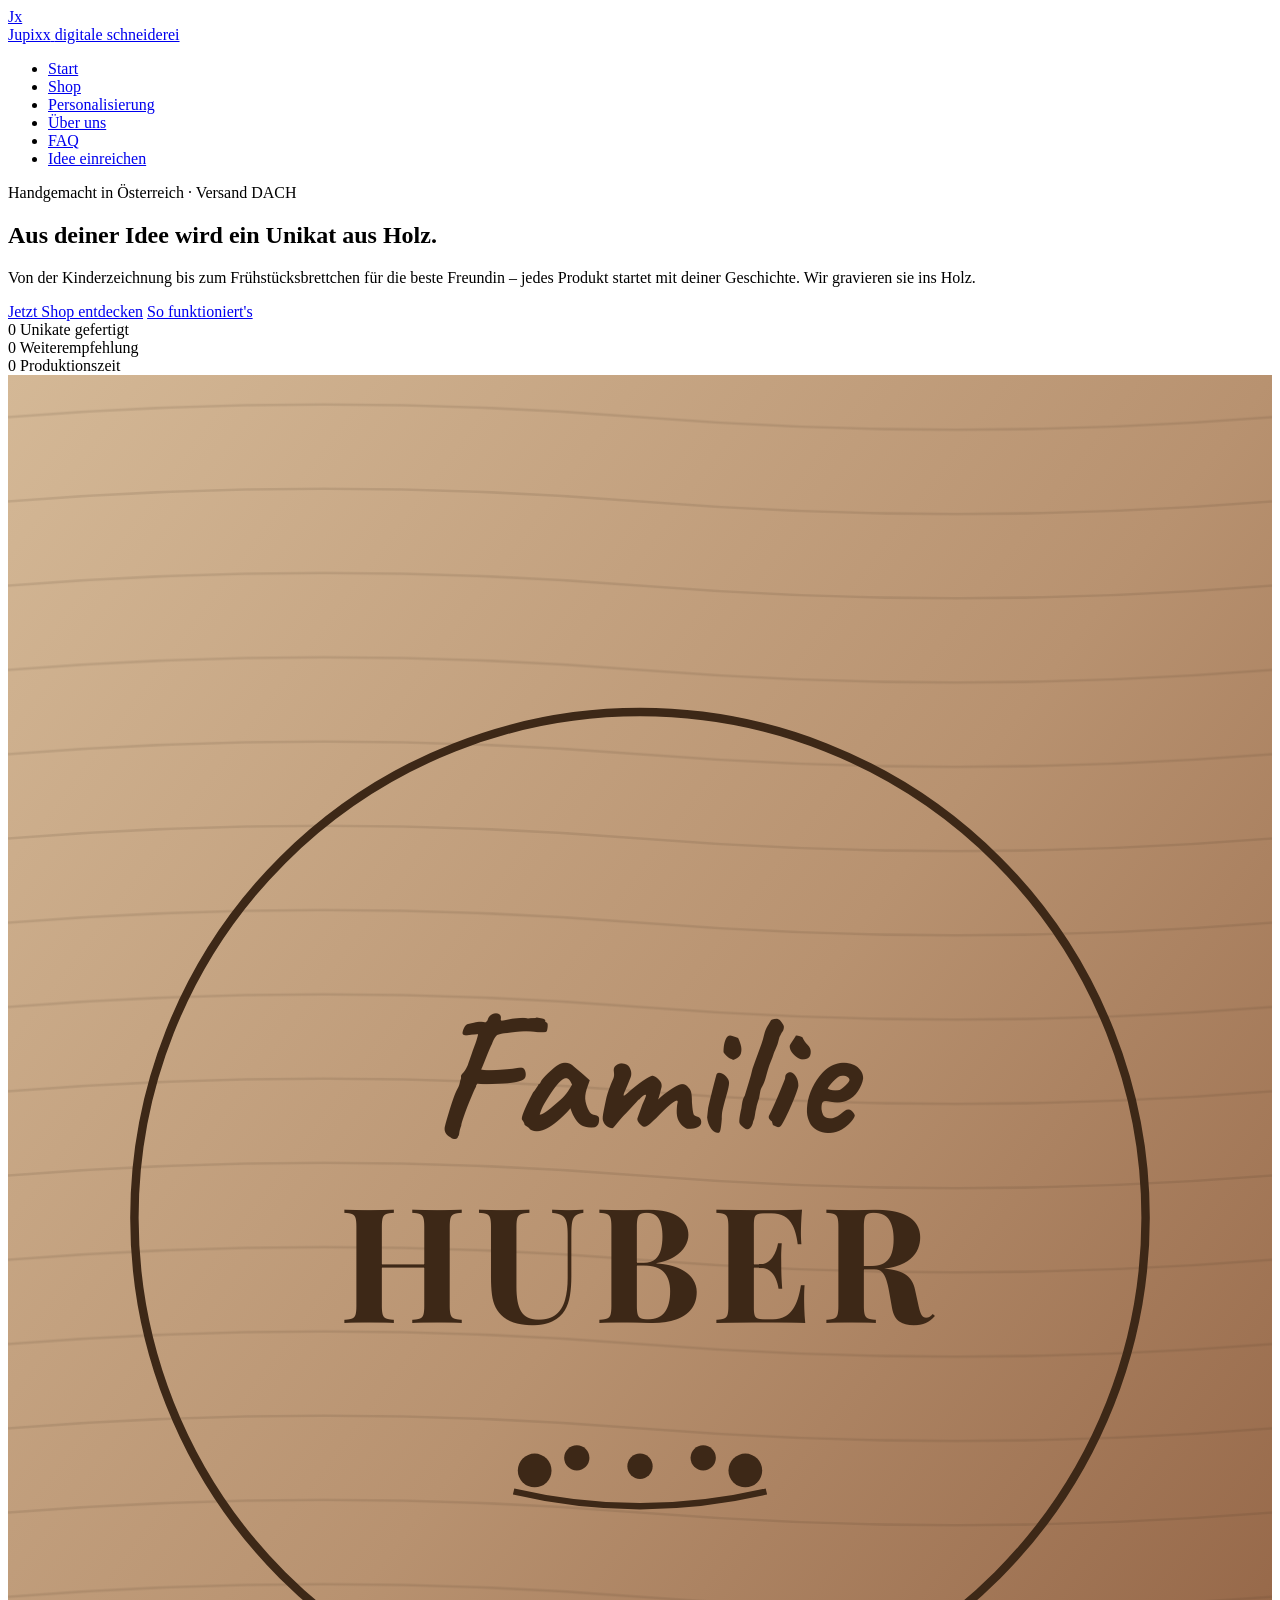
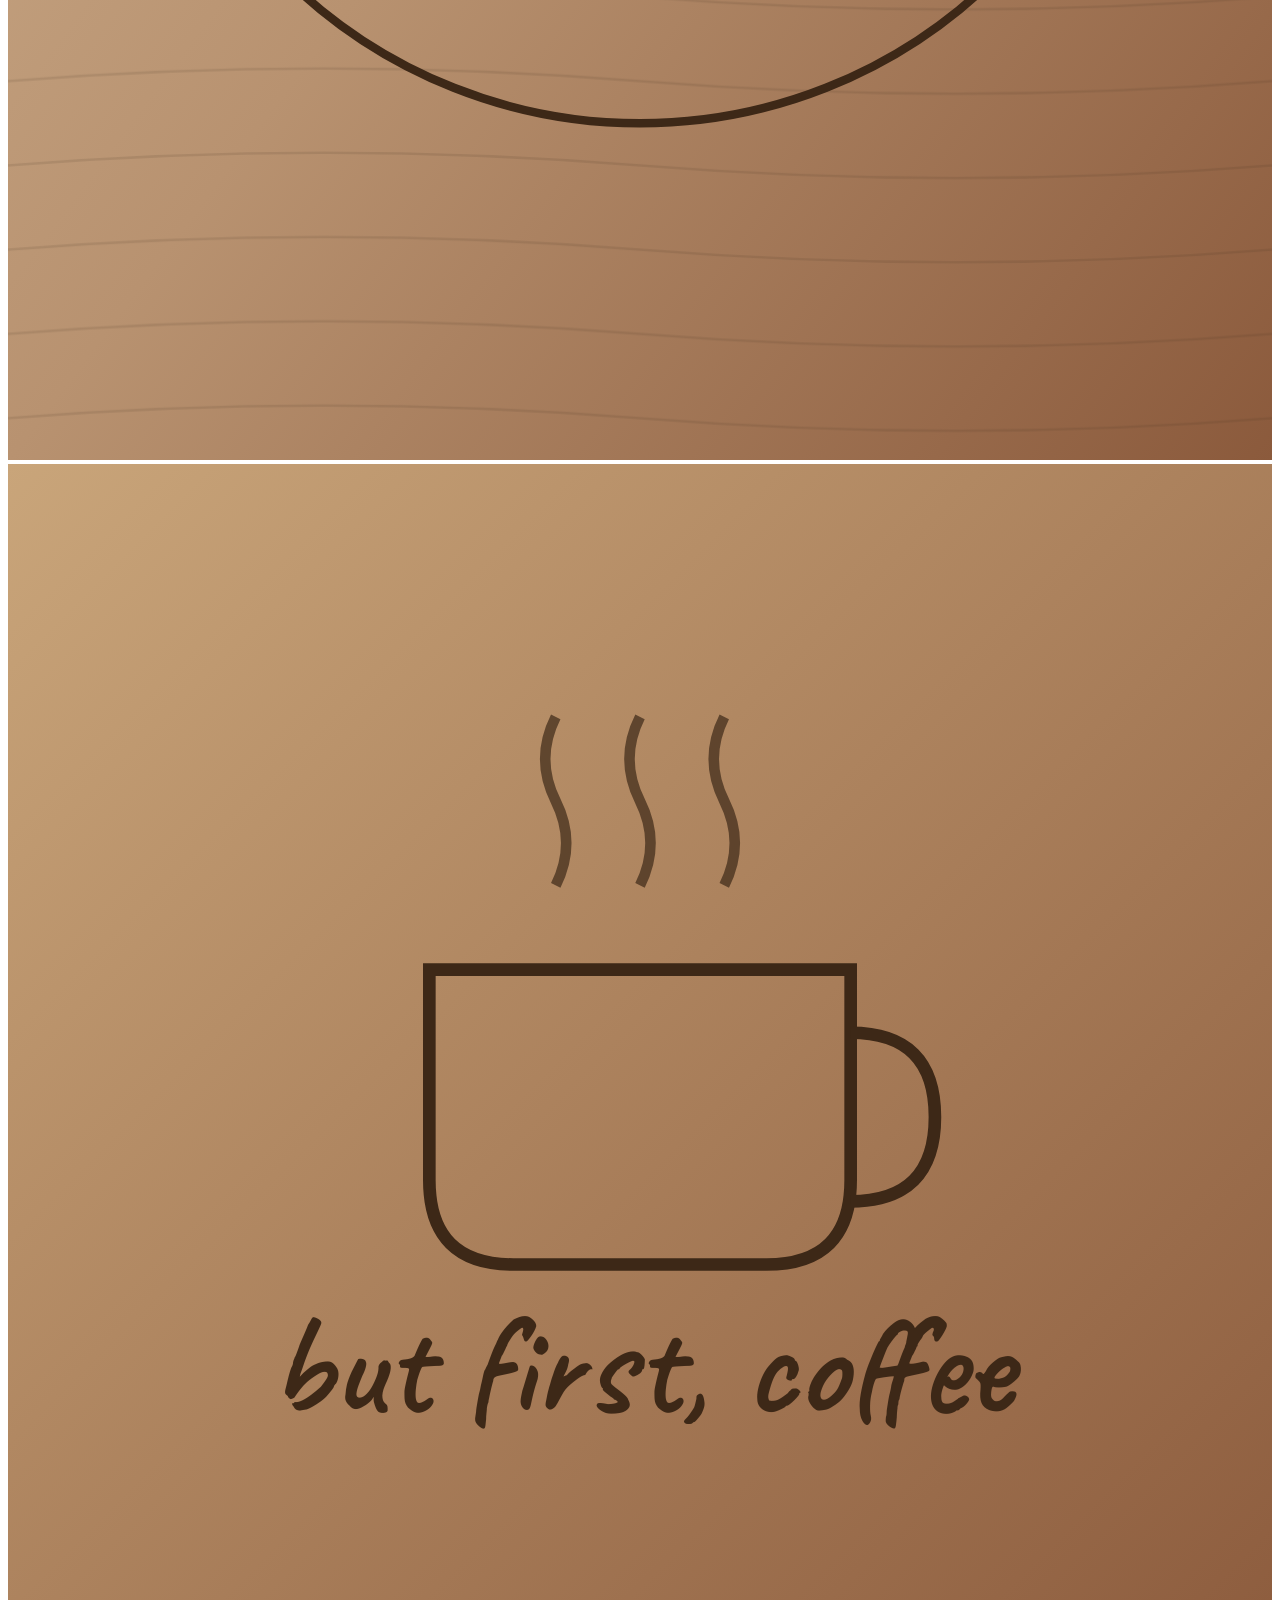
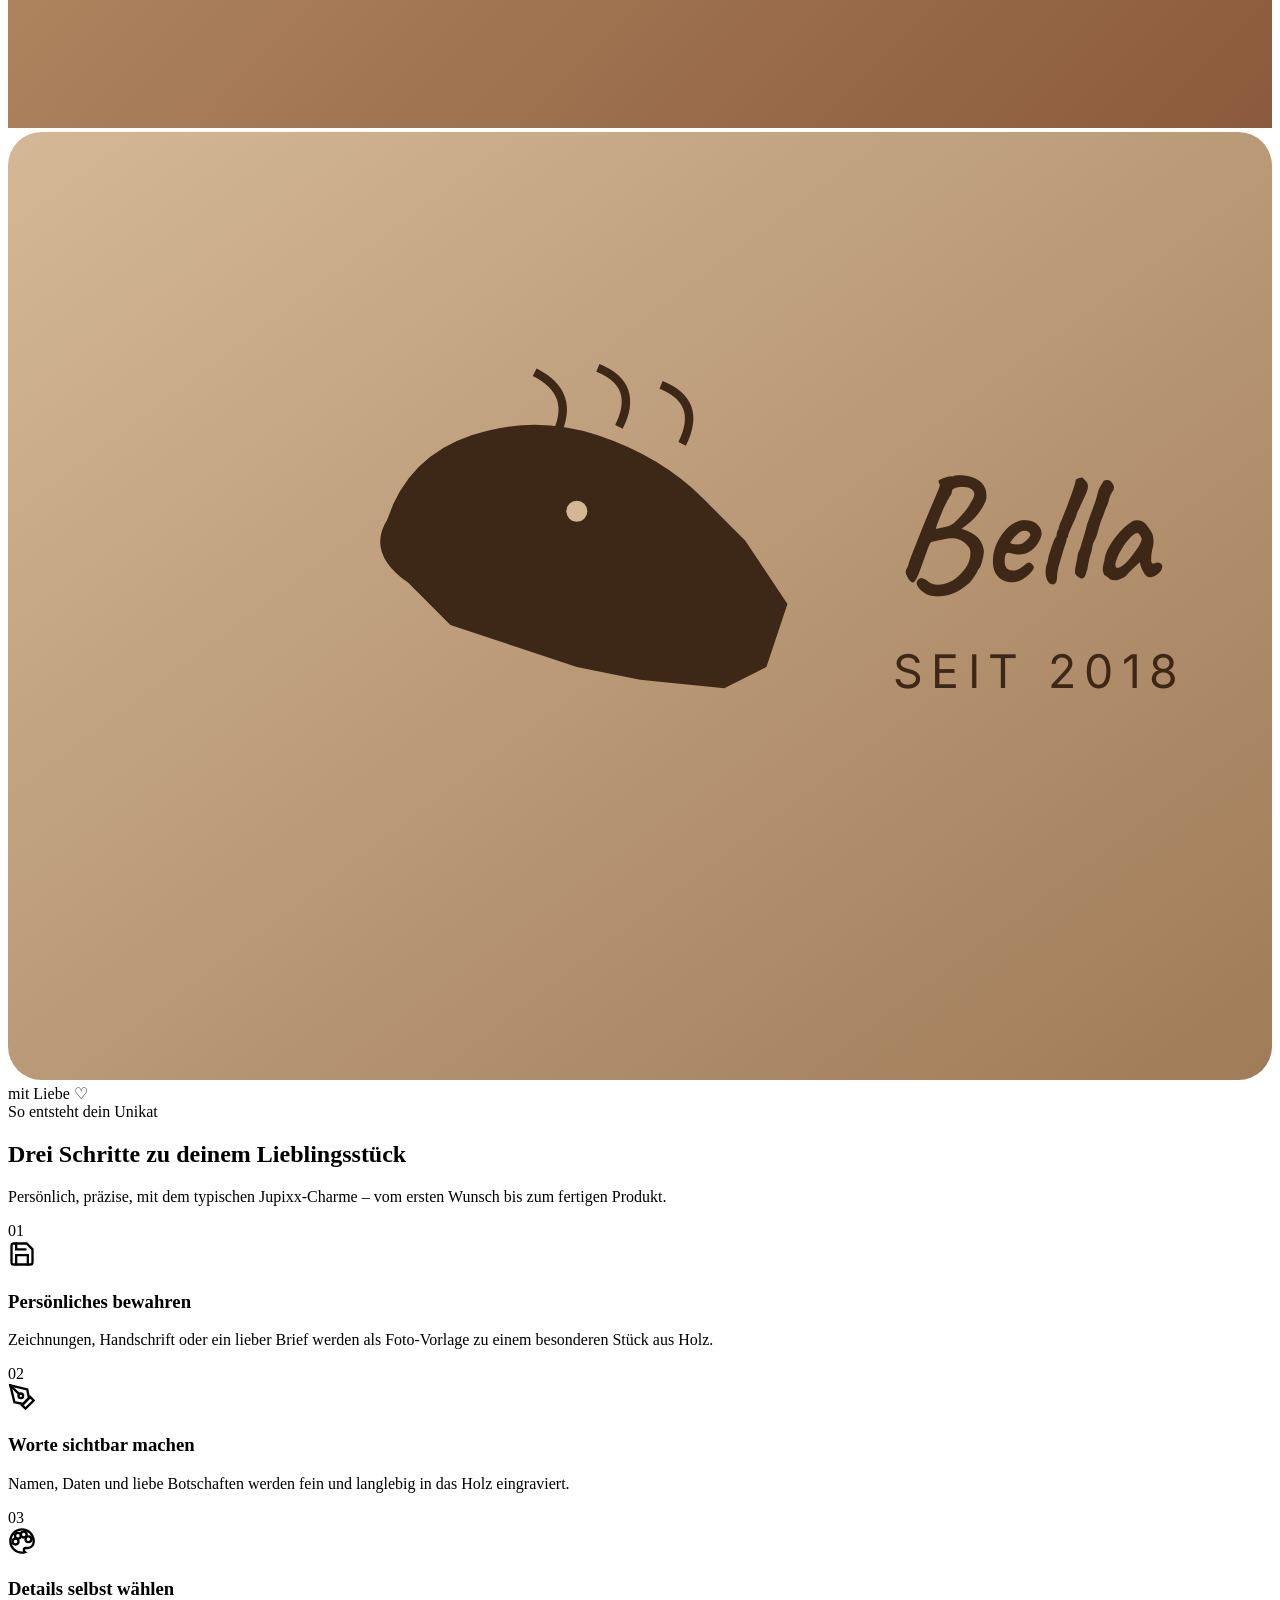
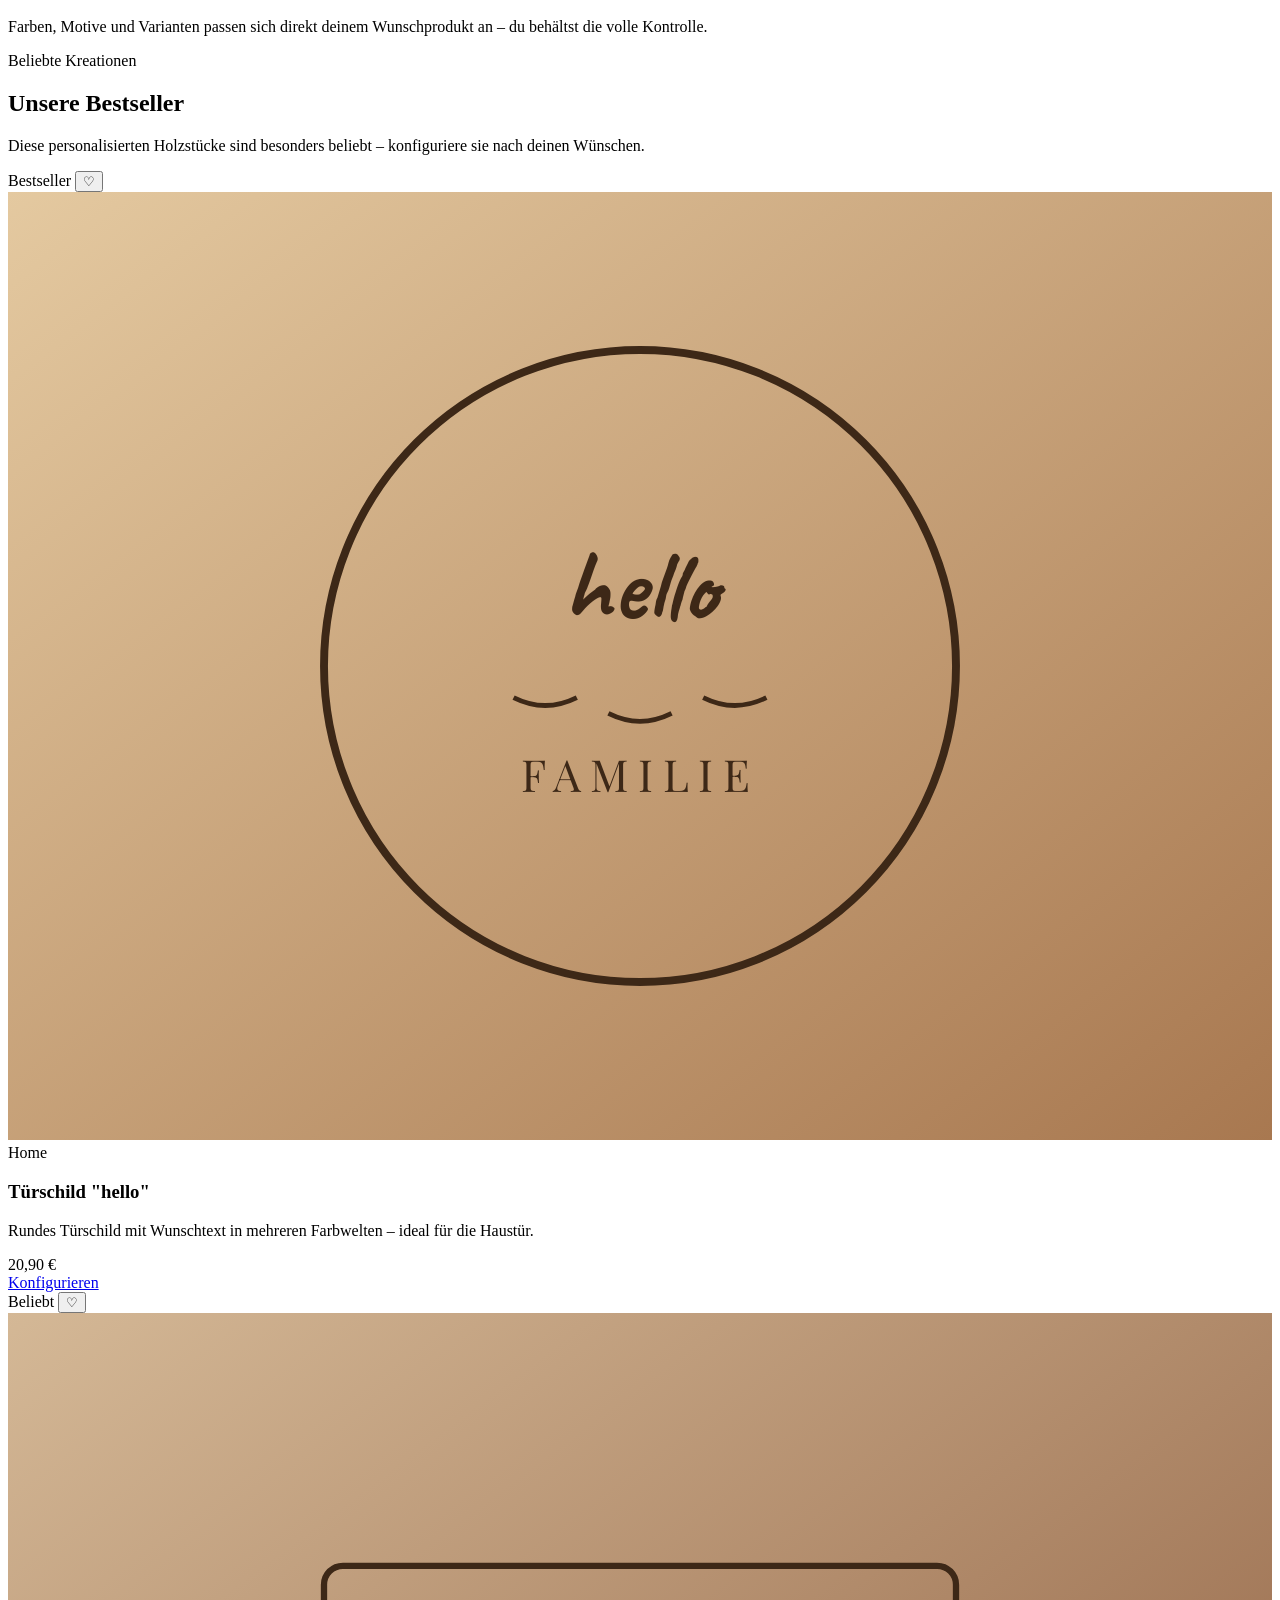
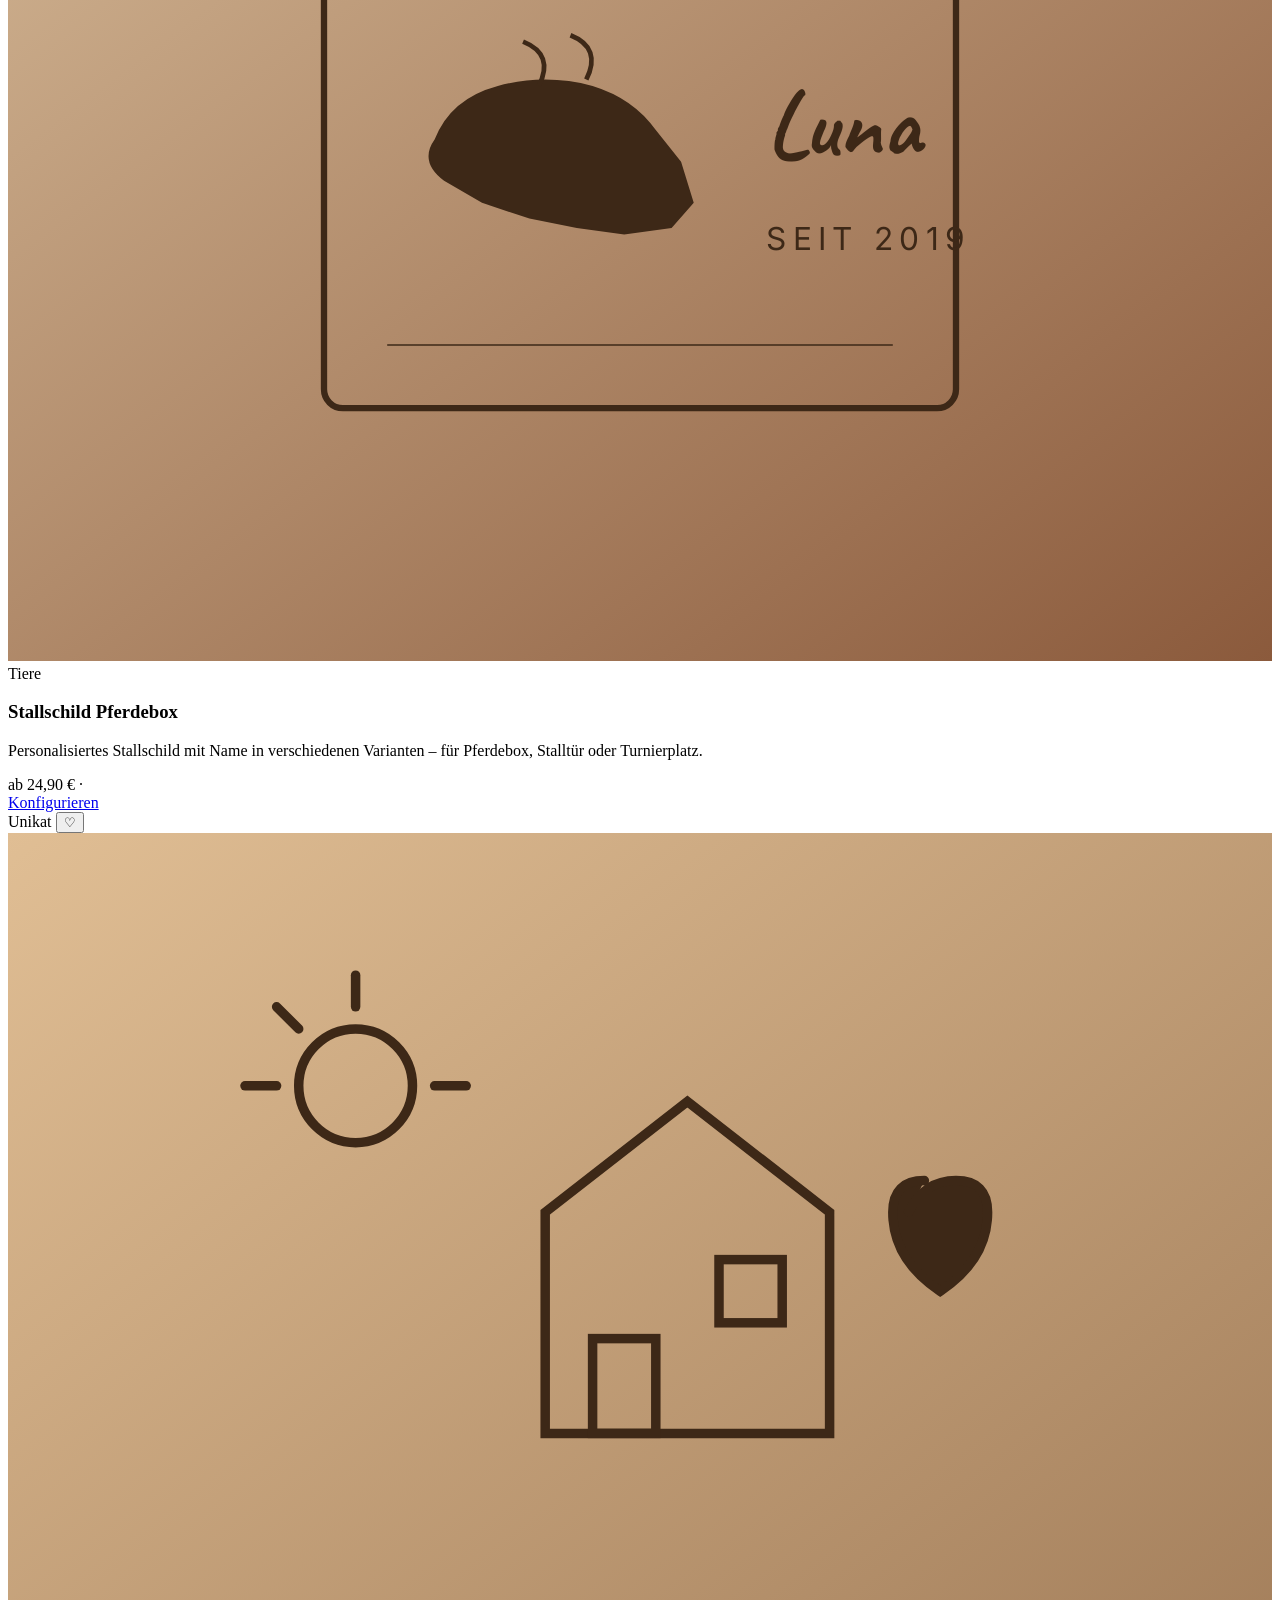
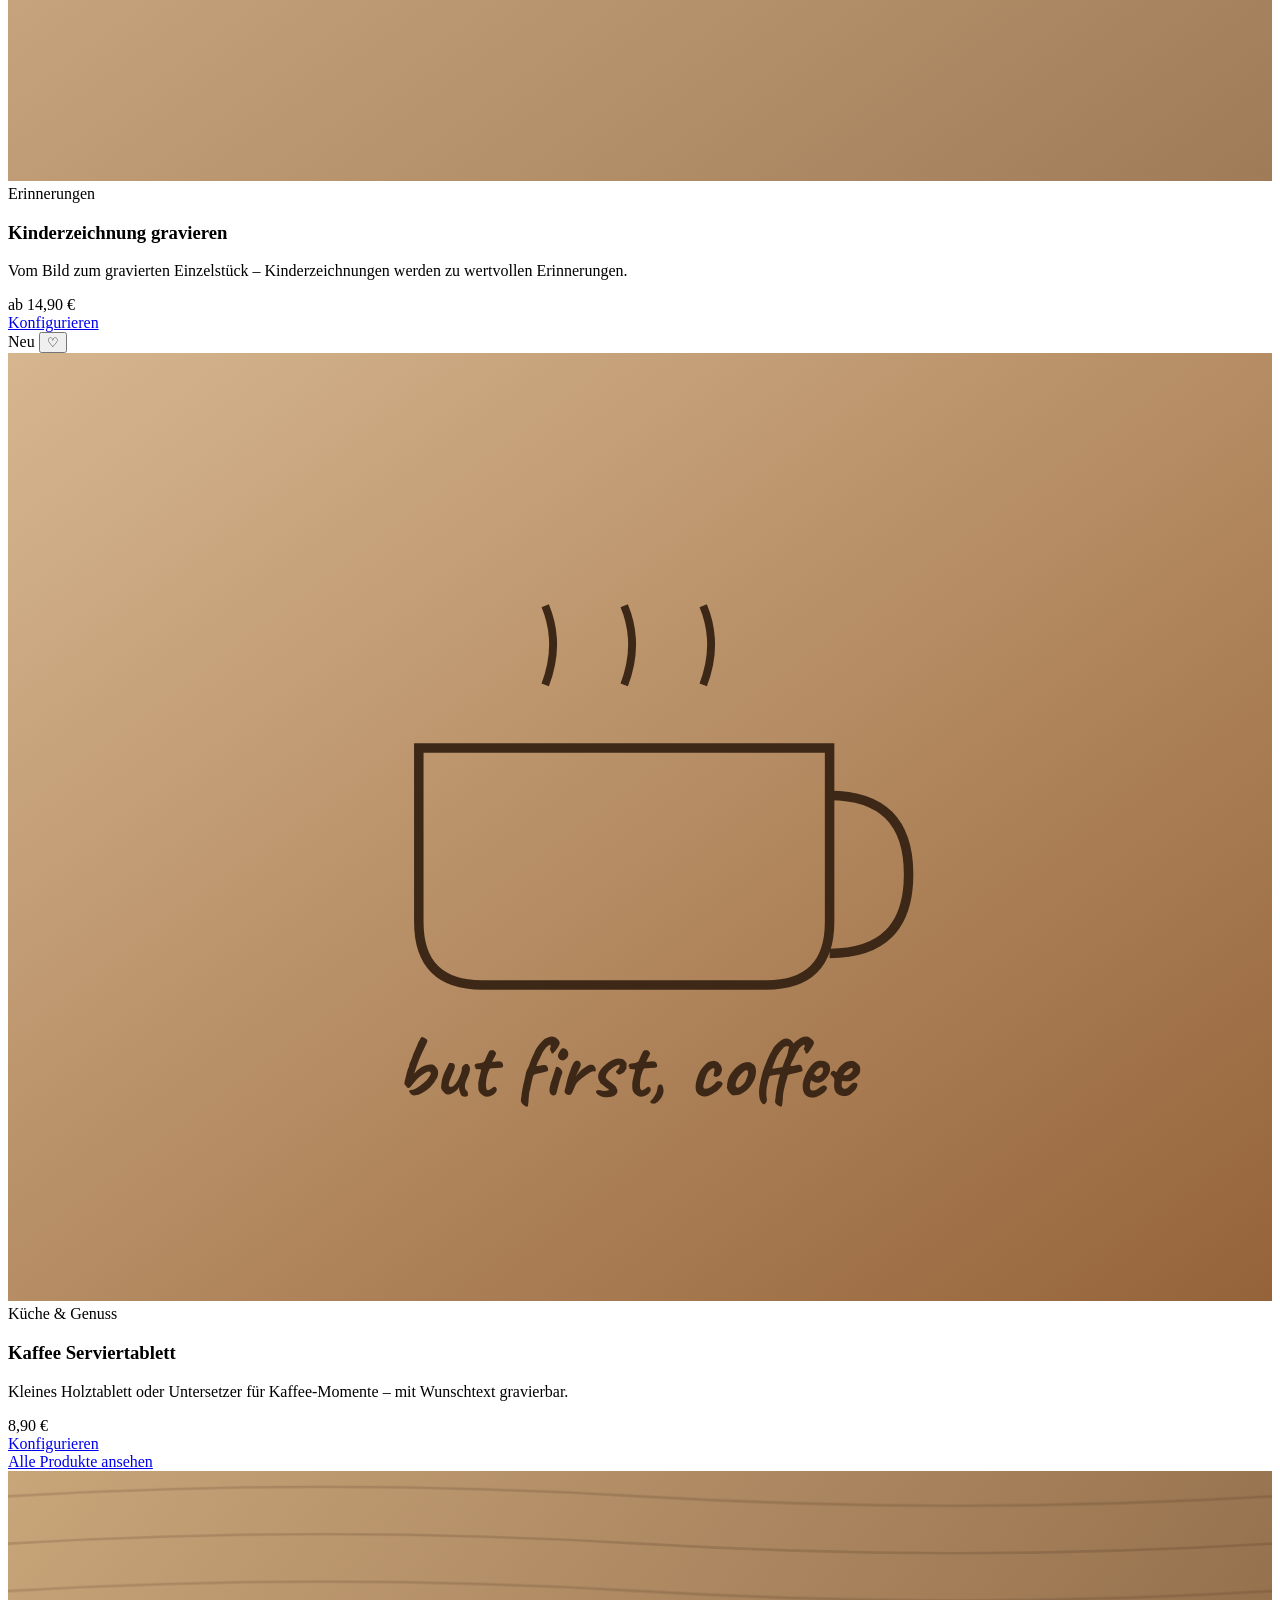
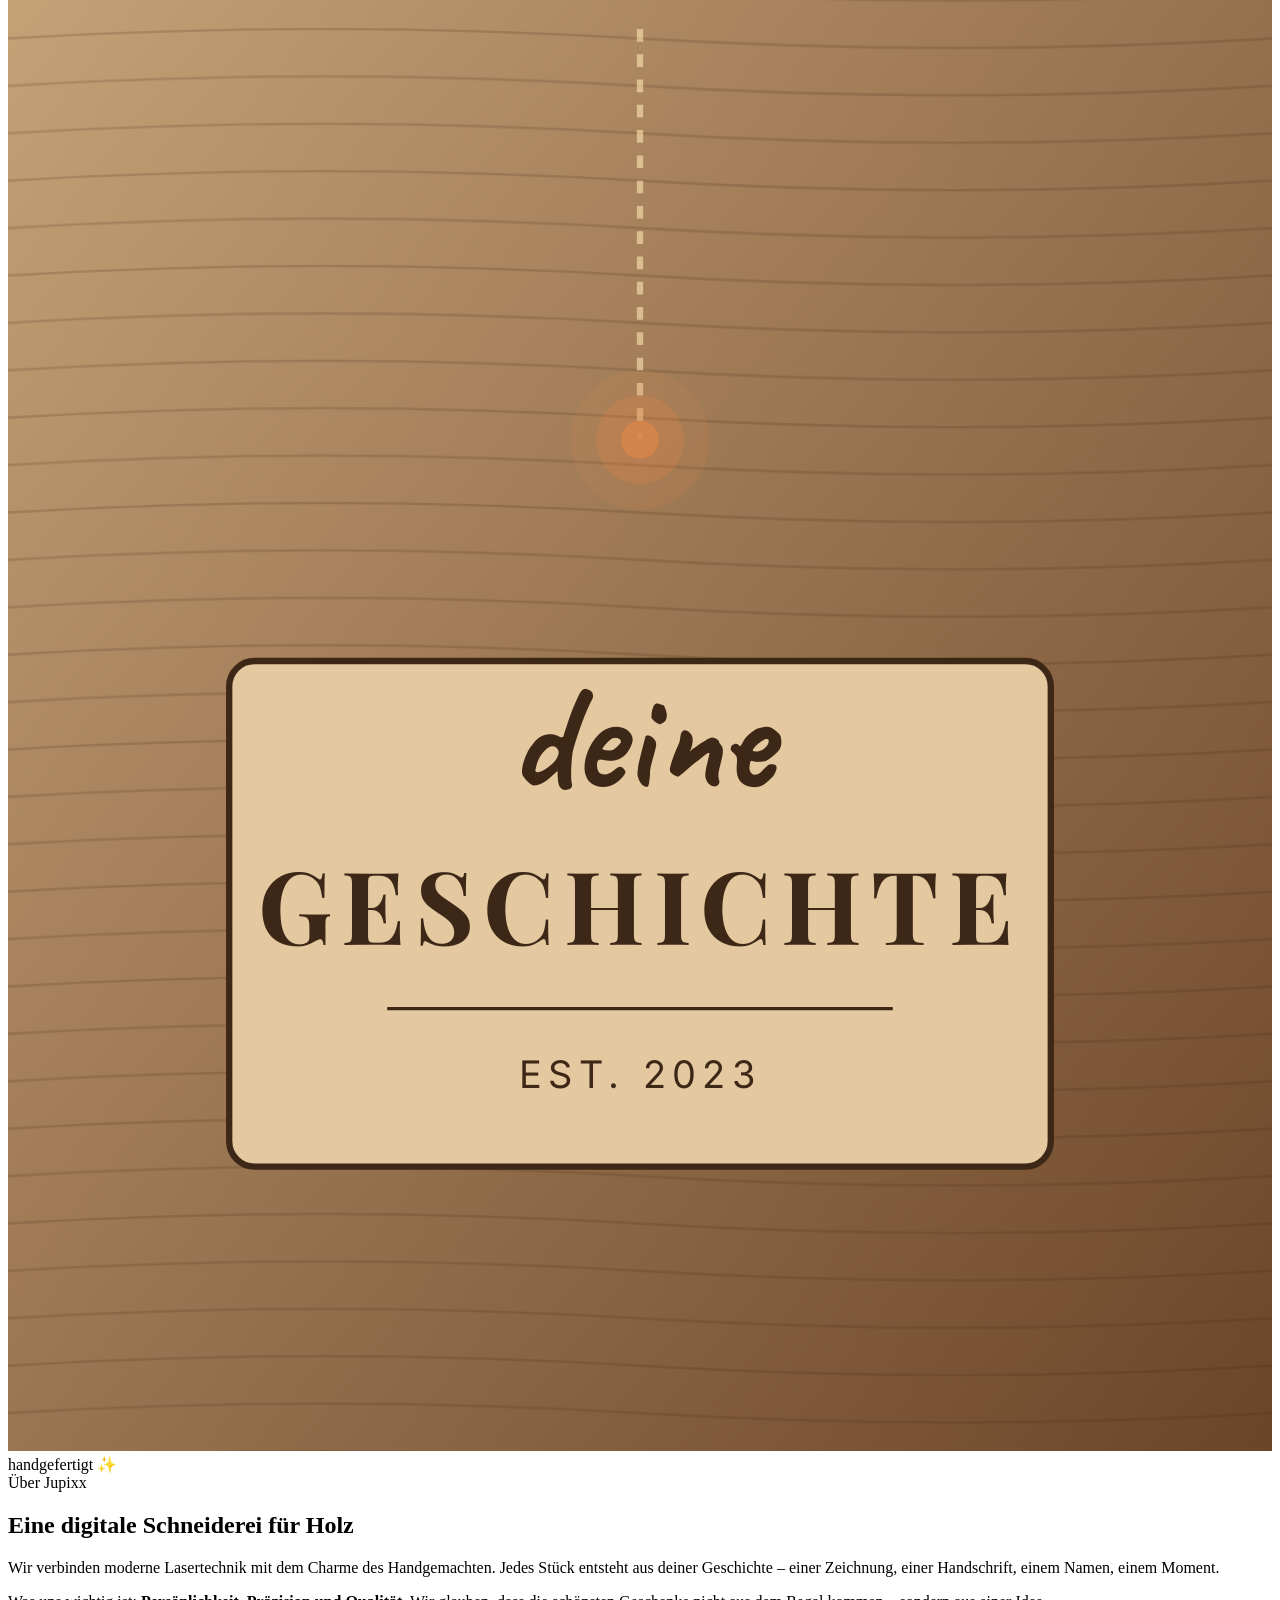
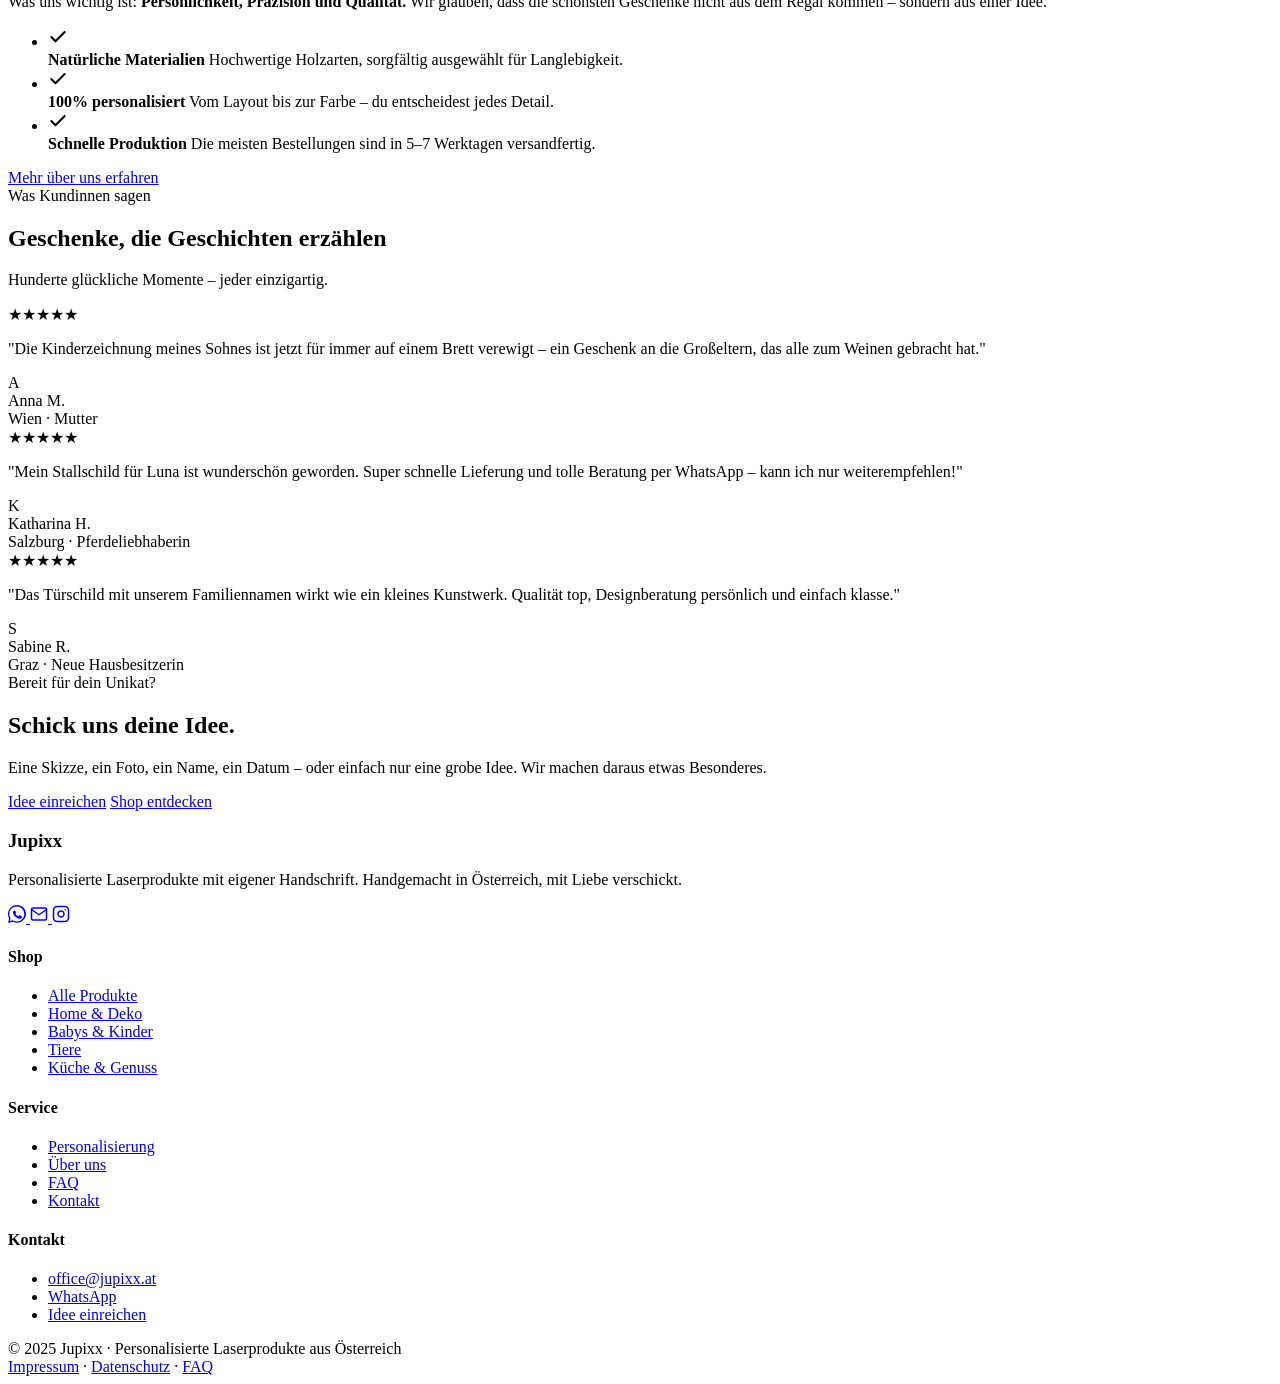
==== index.html @ 0c846caf "Add files via upload" ====
<!DOCTYPE html>
<html lang="de">
<head>
  <meta charset="UTF-8">
  <meta name="viewport" content="width=device-width, initial-scale=1.0">
  <title>Jupixx | Personalisierte Laserprodukte aus Holz</title>
  <meta name="description" content="Jupixx – digitale schneiderei aus Österreich. Personalisierte Laserprodukte aus Holz: Türschilder, Namensschilder, Kinderzeichnungen graviert, Erinnerungsstücke und mehr.">
  <meta name="theme-color" content="#2A1F18">
  <meta property="og:title" content="Jupixx | Personalisierte Laserprodukte">
  <meta property="og:description" content="Persönliche Holzgravuren mit deiner Handschrift – einzigartige Erinnerungen aus Österreich.">
  <meta property="og:type" content="website">

  <link rel="preconnect" href="https://fonts.googleapis.com">
  <link rel="preconnect" href="https://fonts.gstatic.com" crossorigin>
  <link href="https://fonts.googleapis.com/css2?family=Playfair+Display:wght@400;500;600;700&family=Inter:wght@300;400;500;600;700&family=Caveat:wght@400;500;600;700&display=swap" rel="stylesheet">

  <link rel="stylesheet" href="css/style.css">
  <link rel="icon" type="image/svg+xml" href="data:image/svg+xml,%3Csvg xmlns='http://www.w3.org/2000/svg' viewBox='0 0 64 64'%3E%3Crect width='64' height='64' rx='14' fill='%233D2817'/%3E%3Ctext x='50%25' y='54%25' font-family='Georgia,serif' font-size='32' font-weight='700' fill='%23F5EFE6' text-anchor='middle' dominant-baseline='middle'%3EJx%3C/text%3E%3C/svg%3E">
</head>
<body>

  <!-- ===== NAVIGATION ===== -->
  <nav class="navbar">
    <div class="nav-container">
      <a href="index.html" class="nav-logo">
        <div class="nav-logo-mark">Jx</div>
        <div class="nav-logo-text">
          <span>Jupixx</span>
          <span class="nav-logo-tag">digitale schneiderei</span>
        </div>
      </a>
      <div class="nav-toggle"><span></span><span></span><span></span></div>
      <ul class="nav-links">
        <li><a href="index.html" class="active">Start</a></li>
        <li><a href="shop.html">Shop</a></li>
        <li><a href="personalisierung.html">Personalisierung</a></li>
        <li><a href="ueber-uns.html">Über uns</a></li>
        <li><a href="faq.html">FAQ</a></li>
        <li><a href="kontakt.html" class="nav-cta">Idee einreichen</a></li>
      </ul>
    </div>
  </nav>

  <!-- ===== HERO ===== -->
  <section class="hero">
    <div class="hero-bg"></div>
    <div class="hero-grain"></div>
    <div class="container">
      <div class="hero-content">
        <div class="hero-text">
          <div class="hero-badge">
            <span class="hero-badge-dot"></span>
            Handgemacht in Österreich · Versand DACH
          </div>
          <h1 class="hero-title">
            Aus deiner Idee wird ein <span class="word-hand">Unikat</span> aus Holz.
          </h1>
          <p class="hero-subtitle">
            Von der Kinderzeichnung bis zum Frühstücksbrettchen für die beste Freundin –
            jedes Produkt startet mit deiner Geschichte. Wir gravieren sie ins Holz.
          </p>
          <div class="hero-actions">
            <a href="shop.html" class="btn btn-primary btn-icon">Jetzt Shop entdecken</a>
            <a href="personalisierung.html" class="btn btn-secondary">So funktioniert's</a>
          </div>
          <div class="hero-stats">
            <div class="stat-item">
              <span class="stat-num" data-target="1200" data-suffix="+">0</span>
              <span class="stat-label">Unikate gefertigt</span>
            </div>
            <div class="stat-item">
              <span class="stat-num" data-target="98" data-suffix="%">0</span>
              <span class="stat-label">Weiterempfehlung</span>
            </div>
            <div class="stat-item">
              <span class="stat-num" data-target="5" data-suffix="–7 T.">0</span>
              <span class="stat-label">Produktionszeit</span>
            </div>
          </div>
        </div>

        <!-- HERO VISUAL: drei schwebende SVG-Karten -->
        <div class="hero-visual">
          <div class="hero-card hero-card-1">
            <svg viewBox="0 0 300 400" xmlns="http://www.w3.org/2000/svg">
              <defs>
                <linearGradient id="wood1" x1="0%" y1="0%" x2="100%" y2="100%">
                  <stop offset="0%" stop-color="#D4B896"/>
                  <stop offset="50%" stop-color="#B89270"/>
                  <stop offset="100%" stop-color="#8B5A3C"/>
                </linearGradient>
                <pattern id="grain1" patternUnits="userSpaceOnUse" width="300" height="20">
                  <path d="M0,10 Q75,4 150,10 T300,10" stroke="rgba(61,40,23,0.12)" stroke-width="0.6" fill="none"/>
                </pattern>
              </defs>
              <rect width="300" height="400" fill="url(#wood1)"/>
              <rect width="300" height="400" fill="url(#grain1)"/>
              <!-- Namensschild Design -->
              <circle cx="150" cy="200" r="120" fill="none" stroke="#3D2817" stroke-width="2"/>
              <text x="150" y="180" text-anchor="middle" font-family="Caveat, cursive" font-size="42" fill="#3D2817" font-weight="700">Familie</text>
              <text x="150" y="225" text-anchor="middle" font-family="Playfair Display, serif" font-size="38" fill="#3D2817" font-weight="700" letter-spacing="2">HUBER</text>
              <!-- Blumen Deko -->
              <g transform="translate(150,260)">
                <circle cx="-25" cy="0" r="4" fill="#3D2817"/>
                <circle cx="-15" cy="-3" r="3" fill="#3D2817"/>
                <circle cx="0" cy="-1" r="3" fill="#3D2817"/>
                <circle cx="15" cy="-3" r="3" fill="#3D2817"/>
                <circle cx="25" cy="0" r="4" fill="#3D2817"/>
                <path d="M-30,5 Q0,12 30,5" stroke="#3D2817" stroke-width="1.5" fill="none"/>
              </g>
            </svg>
          </div>

          <div class="hero-card hero-card-2">
            <svg viewBox="0 0 300 300" xmlns="http://www.w3.org/2000/svg">
              <defs>
                <linearGradient id="wood2" x1="0%" y1="0%" x2="100%" y2="100%">
                  <stop offset="0%" stop-color="#C9A57A"/>
                  <stop offset="100%" stop-color="#8B5A3C"/>
                </linearGradient>
              </defs>
              <rect width="300" height="300" fill="url(#wood2)"/>
              <!-- Kaffee Schild -->
              <g transform="translate(150,150)">
                <!-- Kaffeetasse -->
                <path d="M-50,-30 L-50,20 Q-50,40 -30,40 L30,40 Q50,40 50,20 L50,-30 Z" fill="none" stroke="#3D2817" stroke-width="3"/>
                <path d="M50,-15 Q70,-15 70,5 Q70,25 50,25" fill="none" stroke="#3D2817" stroke-width="3"/>
                <!-- Dampf -->
                <path d="M-20,-50 Q-15,-60 -20,-70 Q-25,-80 -20,-90" fill="none" stroke="#3D2817" stroke-width="2.5" opacity="0.7"/>
                <path d="M0,-50 Q5,-60 0,-70 Q-5,-80 0,-90" fill="none" stroke="#3D2817" stroke-width="2.5" opacity="0.7"/>
                <path d="M20,-50 Q25,-60 20,-70 Q15,-80 20,-90" fill="none" stroke="#3D2817" stroke-width="2.5" opacity="0.7"/>
                <text x="0" y="75" text-anchor="middle" font-family="Caveat, cursive" font-size="34" fill="#3D2817" font-weight="600">but first, coffee</text>
              </g>
            </svg>
          </div>

          <div class="hero-card hero-card-3">
            <svg viewBox="0 0 300 225" xmlns="http://www.w3.org/2000/svg">
              <defs>
                <linearGradient id="wood3" x1="0%" y1="0%" x2="100%" y2="100%">
                  <stop offset="0%" stop-color="#D4B896"/>
                  <stop offset="100%" stop-color="#A07B58"/>
                </linearGradient>
              </defs>
              <rect width="300" height="225" fill="url(#wood3)" rx="8"/>
              <!-- Stallschild Pferd -->
              <g transform="translate(150,112)">
                <!-- Pferdekopf Silhouette -->
                <path d="M-60,-20 Q-55,-35 -40,-40 Q-25,-45 -10,-40 Q5,-35 15,-25 L25,-15 L35,0 L30,15 L20,20 L0,18 L-15,15 L-30,10 L-45,5 L-55,-5 Q-65,-12 -60,-20 Z" fill="#3D2817"/>
                <!-- Mähne -->
                <path d="M-20,-40 Q-15,-50 -25,-55 M-5,-42 Q0,-52 -10,-56 M10,-38 Q15,-48 5,-52" stroke="#3D2817" stroke-width="2" fill="none"/>
                <!-- Auge -->
                <circle cx="-15" cy="-22" r="2.5" fill="#D4B896"/>
                <!-- Text -->
                <text x="60" y="-5" font-family="Caveat, cursive" font-size="38" fill="#3D2817" font-weight="600">Bella</text>
                <text x="60" y="20" font-family="Inter, sans-serif" font-size="11" fill="#3D2817" letter-spacing="2">SEIT 2018</text>
              </g>
            </svg>
          </div>

          <!-- Dekorationen -->
          <div class="hero-decoration hero-decoration-1">mit Liebe ♡</div>
        </div>
      </div>
    </div>
  </section>

  <!-- ===== FEATURES (3-Schritte) ===== -->
  <section class="features">
    <div class="container">
      <div class="section-header reveal">
        <span class="section-eyebrow">So entsteht dein Unikat</span>
        <h2 class="section-title">Drei Schritte zu deinem Lieblingsstück</h2>
        <p class="section-subtitle">Persönlich, präzise, mit dem typischen Jupixx-Charme – vom ersten Wunsch bis zum fertigen Produkt.</p>
      </div>

      <div class="features-grid">
        <div class="feature-card reveal reveal-delay-1">
          <div class="feature-num">01</div>
          <div class="feature-icon">
            <svg width="28" height="28" viewBox="0 0 24 24" fill="none" stroke="currentColor" stroke-width="2" stroke-linecap="round">
              <path d="M19 21H5a2 2 0 0 1-2-2V5a2 2 0 0 1 2-2h11l5 5v11a2 2 0 0 1-2 2z"/>
              <polyline points="17 21 17 13 7 13 7 21"/>
              <polyline points="7 3 7 8 15 8"/>
            </svg>
          </div>
          <h3 class="feature-title">Persönliches bewahren</h3>
          <p class="feature-desc">Zeichnungen, Handschrift oder ein lieber Brief werden als Foto-Vorlage zu einem besonderen Stück aus Holz.</p>
        </div>

        <div class="feature-card reveal reveal-delay-2">
          <div class="feature-num">02</div>
          <div class="feature-icon">
            <svg width="28" height="28" viewBox="0 0 24 24" fill="none" stroke="currentColor" stroke-width="2" stroke-linecap="round">
              <path d="M12 19l7-7 3 3-7 7-3-3z"/>
              <path d="M18 13l-1.5-7.5L2 2l3.5 14.5L13 18l5-5z"/>
              <path d="M2 2l7.586 7.586"/>
              <circle cx="11" cy="11" r="2"/>
            </svg>
          </div>
          <h3 class="feature-title">Worte sichtbar machen</h3>
          <p class="feature-desc">Namen, Daten und liebe Botschaften werden fein und langlebig in das Holz eingraviert.</p>
        </div>

        <div class="feature-card reveal reveal-delay-3">
          <div class="feature-num">03</div>
          <div class="feature-icon">
            <svg width="28" height="28" viewBox="0 0 24 24" fill="none" stroke="currentColor" stroke-width="2" stroke-linecap="round">
              <circle cx="13.5" cy="6.5" r="2.5"/>
              <circle cx="17.5" cy="10.5" r="2.5"/>
              <circle cx="8.5" cy="7.5" r="2.5"/>
              <circle cx="6.5" cy="12.5" r="2.5"/>
              <path d="M12 2C6.5 2 2 6.5 2 12s4.5 10 10 10c.9 0 1.8-.1 2.6-.4-.6-.4-1-1-1-1.8 0-1 .7-1.8 1.6-1.8h1.7c2.8 0 5.1-2.3 5.1-5.1V12c0-5.5-4.5-10-10-10z"/>
            </svg>
          </div>
          <h3 class="feature-title">Details selbst wählen</h3>
          <p class="feature-desc">Farben, Motive und Varianten passen sich direkt deinem Wunschprodukt an – du behältst die volle Kontrolle.</p>
        </div>
      </div>
    </div>
  </section>

  <!-- ===== BESTSELLERS ===== -->
  <section class="products">
    <div class="container">
      <div class="section-header reveal">
        <span class="section-eyebrow">Beliebte Kreationen</span>
        <h2 class="section-title">Unsere Bestseller</h2>
        <p class="section-subtitle">Diese personalisierten Holzstücke sind besonders beliebt – konfiguriere sie nach deinen Wünschen.</p>
      </div>

      <div class="products-grid">
        <!-- Produkt 1 -->
        <article class="product-card reveal">
          <div class="product-image">
            <span class="product-badge">Bestseller</span>
            <button class="product-fav" aria-label="Favorit">♡</button>
            <svg viewBox="0 0 400 300" xmlns="http://www.w3.org/2000/svg" preserveAspectRatio="xMidYMid slice">
              <defs>
                <linearGradient id="p1" x1="0%" y1="0%" x2="100%" y2="100%">
                  <stop offset="0%" stop-color="#E4C9A0"/>
                  <stop offset="100%" stop-color="#A87850"/>
                </linearGradient>
              </defs>
              <rect width="400" height="300" fill="url(#p1)"/>
              <g transform="translate(200,150)">
                <circle r="100" fill="none" stroke="#3D2817" stroke-width="2.5"/>
                <text x="0" y="-15" text-anchor="middle" font-family="Caveat, cursive" font-size="32" fill="#3D2817" font-weight="700">hello</text>
                <path d="M-40,10 Q-30,15 -20,10 M-10,15 Q0,20 10,15 M20,10 Q30,15 40,10" stroke="#3D2817" stroke-width="1.5" fill="none"/>
                <text x="0" y="40" text-anchor="middle" font-family="Playfair Display, serif" font-size="14" fill="#3D2817" letter-spacing="3">FAMILIE</text>
              </g>
            </svg>
          </div>
          <div class="product-info">
            <div class="product-category">Home</div>
            <h3 class="product-title">Türschild "hello"</h3>
            <p class="product-desc">Rundes Türschild mit Wunschtext in mehreren Farbwelten – ideal für die Haustür.</p>
            <div class="product-footer">
              <div class="product-price">20,90 €</div>
              <a href="shop.html" class="product-btn">Konfigurieren</a>
            </div>
          </div>
        </article>

        <!-- Produkt 2 -->
        <article class="product-card reveal reveal-delay-1">
          <div class="product-image">
            <span class="product-badge">Beliebt</span>
            <button class="product-fav" aria-label="Favorit">♡</button>
            <svg viewBox="0 0 400 300" xmlns="http://www.w3.org/2000/svg" preserveAspectRatio="xMidYMid slice">
              <defs>
                <linearGradient id="p2" x1="0%" y1="0%" x2="100%" y2="100%">
                  <stop offset="0%" stop-color="#D4B896"/>
                  <stop offset="100%" stop-color="#8B5A3C"/>
                </linearGradient>
              </defs>
              <rect width="400" height="300" fill="url(#p2)"/>
              <rect x="100" y="80" width="200" height="140" rx="6" fill="none" stroke="#3D2817" stroke-width="2"/>
              <!-- Pferdesilhouette -->
              <g transform="translate(180,150)">
                <path d="M-45,-15 Q-40,-28 -25,-32 Q-10,-36 5,-32 Q18,-28 25,-18 L33,-8 L37,5 L30,13 L15,15 L0,13 L-15,10 L-30,5 L-42,-2 Q-50,-8 -45,-15 Z" fill="#3D2817"/>
                <path d="M-12,-32 Q-7,-42 -17,-46 M3,-34 Q8,-44 -2,-48" stroke="#3D2817" stroke-width="1.5" fill="none"/>
              </g>
              <text x="240" y="140" font-family="Caveat, cursive" font-size="30" fill="#3D2817" font-weight="700">Luna</text>
              <text x="240" y="170" font-family="Inter, sans-serif" font-size="10" fill="#3D2817" letter-spacing="2">SEIT 2019</text>
              <line x1="120" y1="200" x2="280" y2="200" stroke="#3D2817" stroke-width="0.5"/>
            </svg>
          </div>
          <div class="product-info">
            <div class="product-category">Tiere</div>
            <h3 class="product-title">Stallschild Pferdebox</h3>
            <p class="product-desc">Personalisiertes Stallschild mit Name in verschiedenen Varianten – für Pferdebox, Stalltür oder Turnierplatz.</p>
            <div class="product-footer">
              <div class="product-price">ab 24,90 € <span class="product-price-from">·</span></div>
              <a href="shop.html" class="product-btn">Konfigurieren</a>
            </div>
          </div>
        </article>

        <!-- Produkt 3 -->
        <article class="product-card reveal reveal-delay-2">
          <div class="product-image">
            <span class="product-badge">Unikat</span>
            <button class="product-fav" aria-label="Favorit">♡</button>
            <svg viewBox="0 0 400 300" xmlns="http://www.w3.org/2000/svg" preserveAspectRatio="xMidYMid slice">
              <defs>
                <linearGradient id="p3" x1="0%" y1="0%" x2="100%" y2="100%">
                  <stop offset="0%" stop-color="#E0BE94"/>
                  <stop offset="100%" stop-color="#A07B58"/>
                </linearGradient>
              </defs>
              <rect width="400" height="300" fill="url(#p3)"/>
              <!-- Kinderzeichnung Stil -->
              <g transform="translate(200,150)" stroke="#3D2817" stroke-width="3" fill="none" stroke-linecap="round">
                <!-- Sonne -->
                <circle cx="-90" cy="-70" r="18"/>
                <line x1="-90" y1="-95" x2="-90" y2="-105"/>
                <line x1="-115" y1="-70" x2="-125" y2="-70"/>
                <line x1="-65" y1="-70" x2="-55" y2="-70"/>
                <line x1="-108" y1="-88" x2="-115" y2="-95"/>
                <!-- Haus -->
                <path d="M-30,-30 L-30,40 L60,40 L60,-30 L15,-65 Z"/>
                <rect x="-15" y="10" width="20" height="30"/>
                <rect x="25" y="-15" width="20" height="20"/>
                <!-- Herz -->
                <path d="M85,-30 Q90,-40 100,-40 Q110,-40 110,-30 Q110,-15 95,-5 Q80,-15 80,-30 Q80,-40 90,-40" fill="#3D2817"/>
              </g>
            </svg>
          </div>
          <div class="product-info">
            <div class="product-category">Erinnerungen</div>
            <h3 class="product-title">Kinderzeichnung gravieren</h3>
            <p class="product-desc">Vom Bild zum gravierten Einzelstück – Kinderzeichnungen werden zu wertvollen Erinnerungen.</p>
            <div class="product-footer">
              <div class="product-price">ab 14,90 €</div>
              <a href="shop.html" class="product-btn">Konfigurieren</a>
            </div>
          </div>
        </article>

        <!-- Produkt 4 -->
        <article class="product-card reveal reveal-delay-3">
          <div class="product-image">
            <span class="product-badge">Neu</span>
            <button class="product-fav" aria-label="Favorit">♡</button>
            <svg viewBox="0 0 400 300" xmlns="http://www.w3.org/2000/svg" preserveAspectRatio="xMidYMid slice">
              <defs>
                <linearGradient id="p4" x1="0%" y1="0%" x2="100%" y2="100%">
                  <stop offset="0%" stop-color="#D6B68F"/>
                  <stop offset="100%" stop-color="#956339"/>
                </linearGradient>
              </defs>
              <rect width="400" height="300" fill="url(#p4)"/>
              <g transform="translate(200,150)">
                <!-- Kaffeetasse -->
                <path d="M-70,-25 L-70,30 Q-70,50 -50,50 L40,50 Q60,50 60,30 L60,-25 Z" fill="none" stroke="#3D2817" stroke-width="3"/>
                <path d="M60,-10 Q85,-10 85,15 Q85,40 60,40" fill="none" stroke="#3D2817" stroke-width="3"/>
                <!-- Dampf -->
                <path d="M-30,-45 Q-25,-58 -30,-70" fill="none" stroke="#3D2817" stroke-width="2.5"/>
                <path d="M-5,-45 Q0,-58 -5,-70" fill="none" stroke="#3D2817" stroke-width="2.5"/>
                <path d="M20,-45 Q25,-58 20,-70" fill="none" stroke="#3D2817" stroke-width="2.5"/>
                <!-- Text -->
                <text x="-5" y="85" text-anchor="middle" font-family="Caveat, cursive" font-size="28" fill="#3D2817" font-weight="700">but first, coffee</text>
              </g>
            </svg>
          </div>
          <div class="product-info">
            <div class="product-category">Küche & Genuss</div>
            <h3 class="product-title">Kaffee Serviertablett</h3>
            <p class="product-desc">Kleines Holztablett oder Untersetzer für Kaffee-Momente – mit Wunschtext gravierbar.</p>
            <div class="product-footer">
              <div class="product-price">8,90 €</div>
              <a href="shop.html" class="product-btn">Konfigurieren</a>
            </div>
          </div>
        </article>
      </div>

      <div class="products-cta">
        <a href="shop.html" class="btn btn-primary btn-icon">Alle Produkte ansehen</a>
      </div>
    </div>
  </section>

  <!-- ===== STORY ===== -->
  <section class="story">
    <div class="container">
      <div class="story-content">
        <div class="story-image reveal">
          <svg viewBox="0 0 400 500" xmlns="http://www.w3.org/2000/svg" preserveAspectRatio="xMidYMid slice">
            <defs>
              <linearGradient id="storyBg" x1="0%" y1="0%" x2="100%" y2="100%">
                <stop offset="0%" stop-color="#C9A57A"/>
                <stop offset="100%" stop-color="#6B4528"/>
              </linearGradient>
              <pattern id="storyGrain" patternUnits="userSpaceOnUse" width="400" height="15">
                <path d="M0,8 Q100,2 200,8 T400,8" stroke="rgba(61,40,23,0.18)" stroke-width="0.8" fill="none"/>
              </pattern>
            </defs>
            <rect width="400" height="500" fill="url(#storyBg)"/>
            <rect width="400" height="500" fill="url(#storyGrain)"/>

            <!-- Laserstrahl-Effekt -->
            <g opacity="0.6">
              <line x1="200" y1="50" x2="200" y2="180" stroke="#FFE5B4" stroke-width="2" stroke-dasharray="4,4"/>
              <circle cx="200" cy="180" r="6" fill="#FF8C42" opacity="0.8"/>
              <circle cx="200" cy="180" r="14" fill="#FF8C42" opacity="0.3"/>
              <circle cx="200" cy="180" r="22" fill="#FF8C42" opacity="0.15"/>
            </g>

            <!-- Holzbrett mit Gravur in Arbeit -->
            <g transform="translate(200,300)">
              <rect x="-130" y="-50" width="260" height="160" rx="8" fill="#E4C9A0" stroke="#3D2817" stroke-width="2"/>
              <text x="0" y="-10" text-anchor="middle" font-family="Caveat, cursive" font-size="48" fill="#3D2817" font-weight="700">deine</text>
              <text x="0" y="40" text-anchor="middle" font-family="Playfair Display, serif" font-size="32" fill="#3D2817" font-weight="700" letter-spacing="3">GESCHICHTE</text>
              <line x1="-80" y1="60" x2="80" y2="60" stroke="#3D2817" stroke-width="1"/>
              <text x="0" y="85" text-anchor="middle" font-family="Inter, sans-serif" font-size="12" fill="#3D2817" letter-spacing="2">EST. 2023</text>
            </g>
          </svg>
          <div class="story-decoration">handgefertigt ✨</div>
        </div>

        <div class="story-text reveal reveal-delay-1">
          <span class="section-eyebrow">Über Jupixx</span>
          <h2>Eine digitale Schneiderei für Holz</h2>
          <p>
            Wir verbinden moderne Lasertechnik mit dem Charme des Handgemachten.
            Jedes Stück entsteht aus deiner Geschichte – einer Zeichnung, einer Handschrift, einem Namen, einem Moment.
          </p>
          <p>
            Was uns wichtig ist: <strong>Persönlichkeit, Präzision und Qualität.</strong> Wir glauben, dass die schönsten Geschenke nicht aus dem Regal kommen – sondern aus einer Idee.
          </p>

          <ul class="story-features">
            <li>
              <svg width="20" height="20" viewBox="0 0 24 24" fill="none" stroke="currentColor" stroke-width="2.5" stroke-linecap="round" stroke-linejoin="round">
                <polyline points="20 6 9 17 4 12"/>
              </svg>
              <div>
                <strong>Natürliche Materialien</strong>
                Hochwertige Holzarten, sorgfältig ausgewählt für Langlebigkeit.
              </div>
            </li>
            <li>
              <svg width="20" height="20" viewBox="0 0 24 24" fill="none" stroke="currentColor" stroke-width="2.5" stroke-linecap="round" stroke-linejoin="round">
                <polyline points="20 6 9 17 4 12"/>
              </svg>
              <div>
                <strong>100% personalisiert</strong>
                Vom Layout bis zur Farbe – du entscheidest jedes Detail.
              </div>
            </li>
            <li>
              <svg width="20" height="20" viewBox="0 0 24 24" fill="none" stroke="currentColor" stroke-width="2.5" stroke-linecap="round" stroke-linejoin="round">
                <polyline points="20 6 9 17 4 12"/>
              </svg>
              <div>
                <strong>Schnelle Produktion</strong>
                Die meisten Bestellungen sind in 5–7 Werktagen versandfertig.
              </div>
            </li>
          </ul>

          <a href="ueber-uns.html" class="btn btn-secondary btn-icon mt-2">Mehr über uns erfahren</a>
        </div>
      </div>
    </div>
  </section>

  <!-- ===== TESTIMONIALS ===== -->
  <section class="testimonials">
    <div class="container">
      <div class="section-header reveal">
        <span class="section-eyebrow">Was Kundinnen sagen</span>
        <h2 class="section-title">Geschenke, die Geschichten erzählen</h2>
        <p class="section-subtitle">Hunderte glückliche Momente – jeder einzigartig.</p>
      </div>

      <div class="testimonials-grid">
        <div class="testimonial-card reveal">
          <div class="testimonial-stars">★★★★★</div>
          <p class="testimonial-text">
            "Die Kinderzeichnung meines Sohnes ist jetzt für immer auf einem Brett verewigt – ein Geschenk an die Großeltern, das alle zum Weinen gebracht hat."
          </p>
          <div class="testimonial-author">
            <div class="testimonial-avatar">A</div>
            <div>
              <div class="testimonial-name">Anna M.</div>
              <div class="testimonial-role">Wien · Mutter</div>
            </div>
          </div>
        </div>

        <div class="testimonial-card reveal reveal-delay-1">
          <div class="testimonial-stars">★★★★★</div>
          <p class="testimonial-text">
            "Mein Stallschild für Luna ist wunderschön geworden. Super schnelle Lieferung und tolle Beratung per WhatsApp – kann ich nur weiterempfehlen!"
          </p>
          <div class="testimonial-author">
            <div class="testimonial-avatar">K</div>
            <div>
              <div class="testimonial-name">Katharina H.</div>
              <div class="testimonial-role">Salzburg · Pferdeliebhaberin</div>
            </div>
          </div>
        </div>

        <div class="testimonial-card reveal reveal-delay-2">
          <div class="testimonial-stars">★★★★★</div>
          <p class="testimonial-text">
            "Das Türschild mit unserem Familiennamen wirkt wie ein kleines Kunstwerk. Qualität top, Designberatung persönlich und einfach klasse."
          </p>
          <div class="testimonial-author">
            <div class="testimonial-avatar">S</div>
            <div>
              <div class="testimonial-name">Sabine R.</div>
              <div class="testimonial-role">Graz · Neue Hausbesitzerin</div>
            </div>
          </div>
        </div>
      </div>
    </div>
  </section>

  <!-- ===== CTA ===== -->
  <section class="cta">
    <div class="container">
      <div class="cta-card reveal">
        <div class="cta-content">
          <span class="section-eyebrow">Bereit für dein Unikat?</span>
          <h2>Schick uns deine Idee.</h2>
          <p>Eine Skizze, ein Foto, ein Name, ein Datum – oder einfach nur eine grobe Idee. Wir machen daraus etwas Besonderes.</p>
          <div class="cta-actions">
            <a href="kontakt.html" class="btn btn-primary btn-icon">Idee einreichen</a>
            <a href="shop.html" class="btn btn-secondary">Shop entdecken</a>
          </div>
        </div>
      </div>
    </div>
  </section>

  <!-- ===== FOOTER ===== -->
  <footer class="footer">
    <div class="container">
      <div class="footer-grid">
        <div class="footer-brand">
          <h3>Jupixx</h3>
          <p>Personalisierte Laserprodukte mit eigener Handschrift. Handgemacht in Österreich, mit Liebe verschickt.</p>
          <div class="footer-social">
            <a href="https://wa.me/436706566867" aria-label="WhatsApp" target="_blank" rel="noopener">
              <svg width="18" height="18" viewBox="0 0 24 24" fill="currentColor"><path d="M17.5 14.5c-.3-.1-1.7-.8-1.9-.9-.3-.1-.5-.1-.7.1-.2.3-.7.9-.9 1.1-.2.2-.3.2-.6.1-1.5-.7-2.5-1.3-3.5-3-.3-.4.3-.4.8-1.3.1-.2 0-.4 0-.5 0-.1-.7-1.6-.9-2.2-.2-.5-.5-.5-.7-.5-.2 0-.4 0-.6 0-.2 0-.5.1-.8.4-.3.3-1 1-1 2.4 0 1.4 1 2.8 1.2 3 .1.2 2.1 3.2 5.1 4.5.7.3 1.3.5 1.7.6.7.2 1.3.2 1.8.1.6-.1 1.7-.7 1.9-1.4.2-.7.2-1.2.2-1.4-.1-.2-.3-.2-.5-.3zM12 0C5.4 0 0 5.4 0 12c0 2.1.5 4.1 1.5 5.9L0 24l6.3-1.6c1.7.9 3.7 1.4 5.7 1.4 6.6 0 12-5.4 12-12S18.6 0 12 0zm0 22c-1.9 0-3.7-.5-5.3-1.4l-.4-.2-3.9 1 1-3.8-.2-.4c-1-1.6-1.5-3.4-1.5-5.2 0-5.5 4.5-10 10-10 5.5 0 10 4.5 10 10s-4.5 10-10 10z"/></svg>
            </a>
            <a href="mailto:office@jupixx.at" aria-label="E-Mail">
              <svg width="18" height="18" viewBox="0 0 24 24" fill="none" stroke="currentColor" stroke-width="2" stroke-linecap="round" stroke-linejoin="round"><path d="M4 4h16c1.1 0 2 .9 2 2v12c0 1.1-.9 2-2 2H4c-1.1 0-2-.9-2-2V6c0-1.1.9-2 2-2z"/><polyline points="22,6 12,13 2,6"/></svg>
            </a>
            <a href="#" aria-label="Instagram">
              <svg width="18" height="18" viewBox="0 0 24 24" fill="none" stroke="currentColor" stroke-width="2" stroke-linecap="round" stroke-linejoin="round"><rect x="2" y="2" width="20" height="20" rx="5" ry="5"/><path d="M16 11.37A4 4 0 1 1 12.63 8 4 4 0 0 1 16 11.37z"/><line x1="17.5" y1="6.5" x2="17.51" y2="6.5"/></svg>
            </a>
          </div>
        </div>

        <div>
          <h4>Shop</h4>
          <ul>
            <li><a href="shop.html">Alle Produkte</a></li>
            <li><a href="shop.html#home">Home & Deko</a></li>
            <li><a href="shop.html#kinder">Babys & Kinder</a></li>
            <li><a href="shop.html#tiere">Tiere</a></li>
            <li><a href="shop.html#kueche">Küche & Genuss</a></li>
          </ul>
        </div>

        <div>
          <h4>Service</h4>
          <ul>
            <li><a href="personalisierung.html">Personalisierung</a></li>
            <li><a href="ueber-uns.html">Über uns</a></li>
            <li><a href="faq.html">FAQ</a></li>
            <li><a href="kontakt.html">Kontakt</a></li>
          </ul>
        </div>

        <div>
          <h4>Kontakt</h4>
          <ul>
            <li><a href="mailto:office@jupixx.at">office@jupixx.at</a></li>
            <li><a href="https://wa.me/436706566867" target="_blank" rel="noopener">WhatsApp</a></li>
            <li><a href="kontakt.html">Idee einreichen</a></li>
          </ul>
        </div>
      </div>

      <div class="footer-bottom">
        <div>© 2025 Jupixx · Personalisierte Laserprodukte aus Österreich</div>
        <div>
          <a href="#">Impressum</a> · <a href="#">Datenschutz</a> · <a href="faq.html">FAQ</a>
        </div>
      </div>
    </div>
  </footer>

  <script src="js/main.js"></script>
</body>
</html>
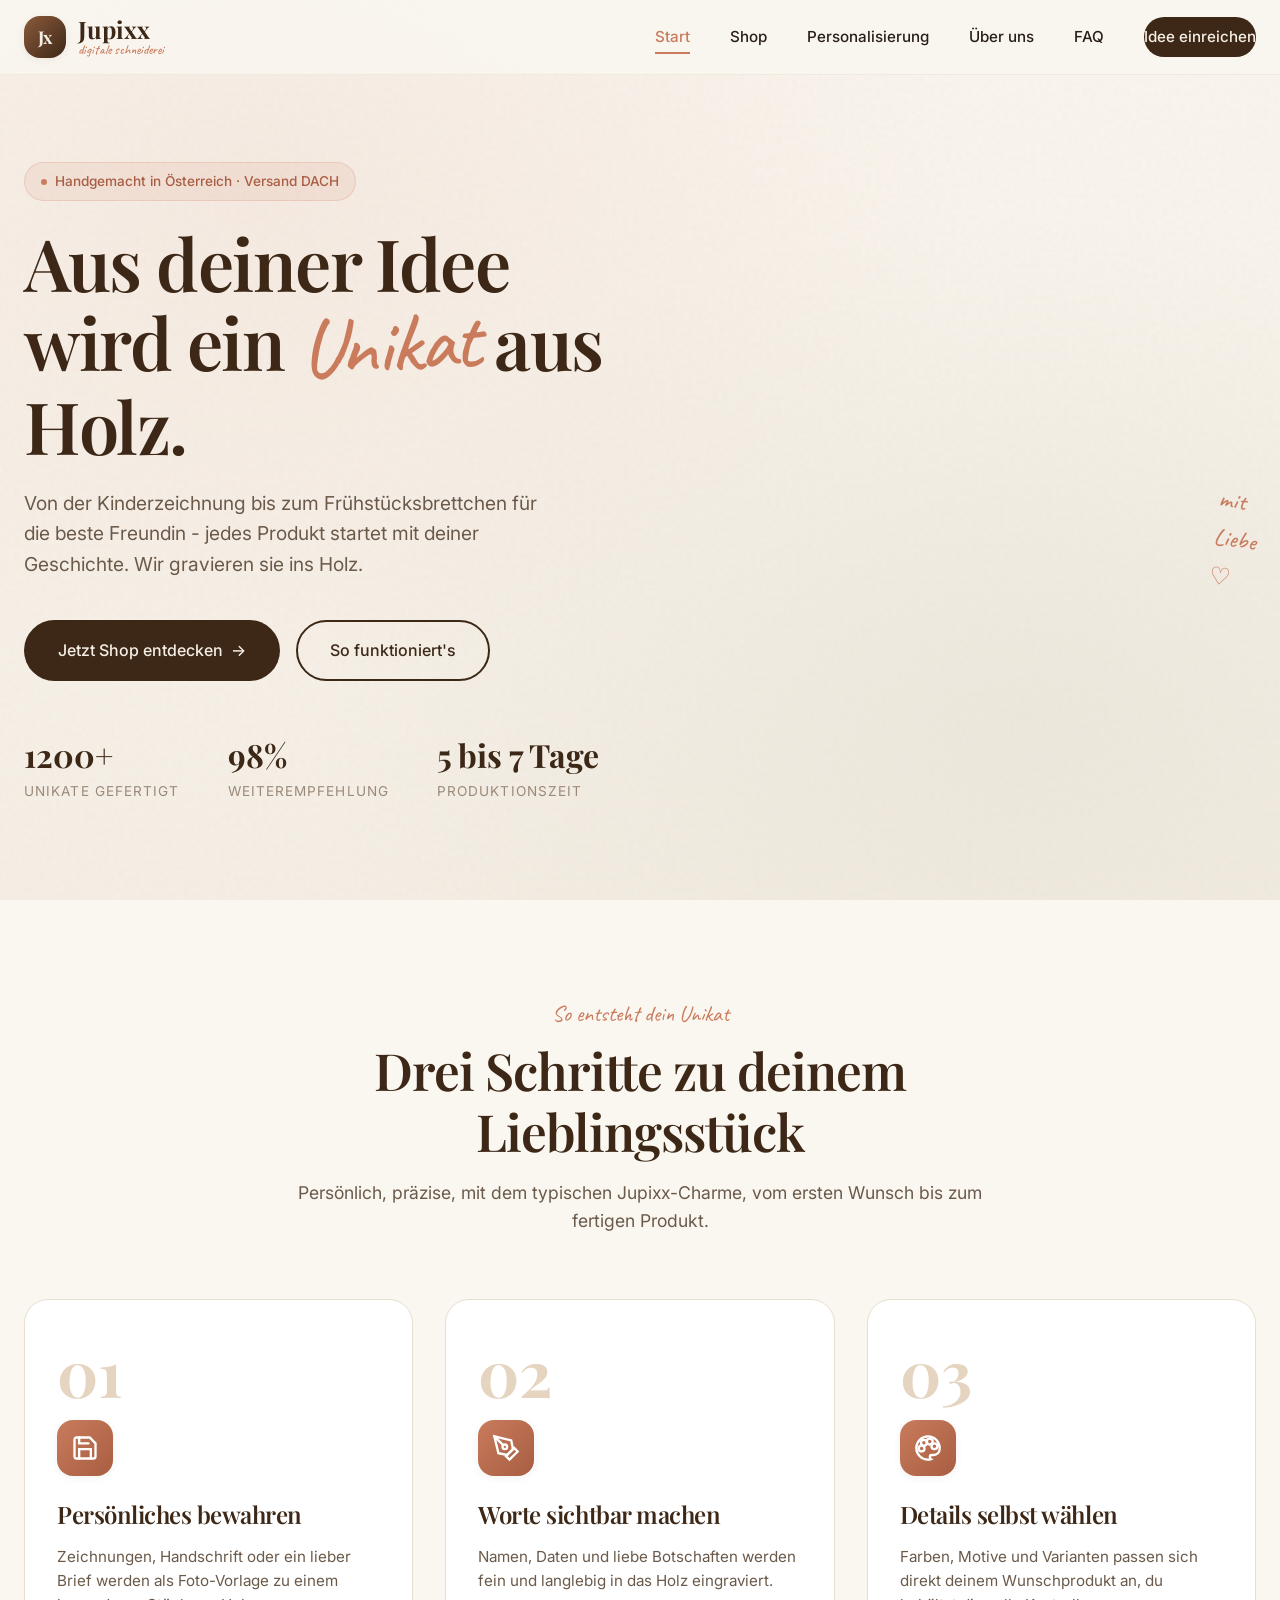
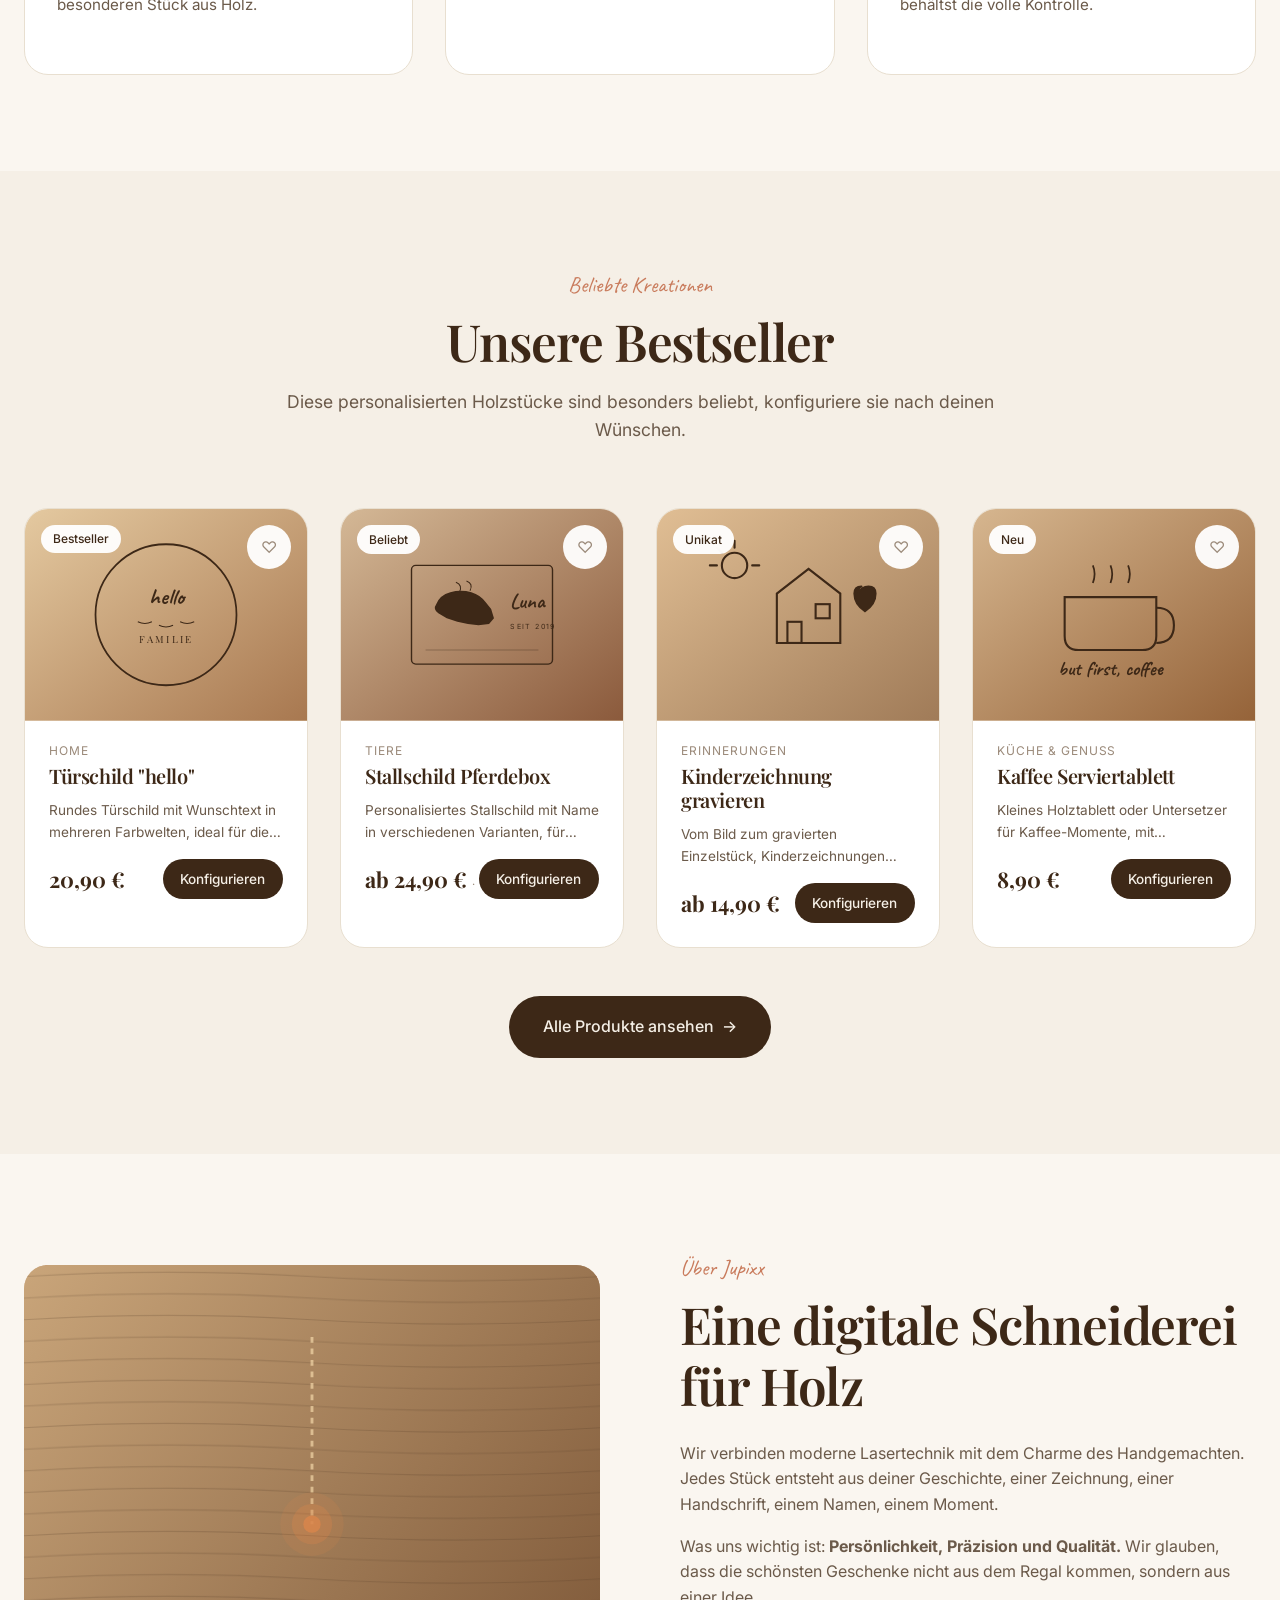
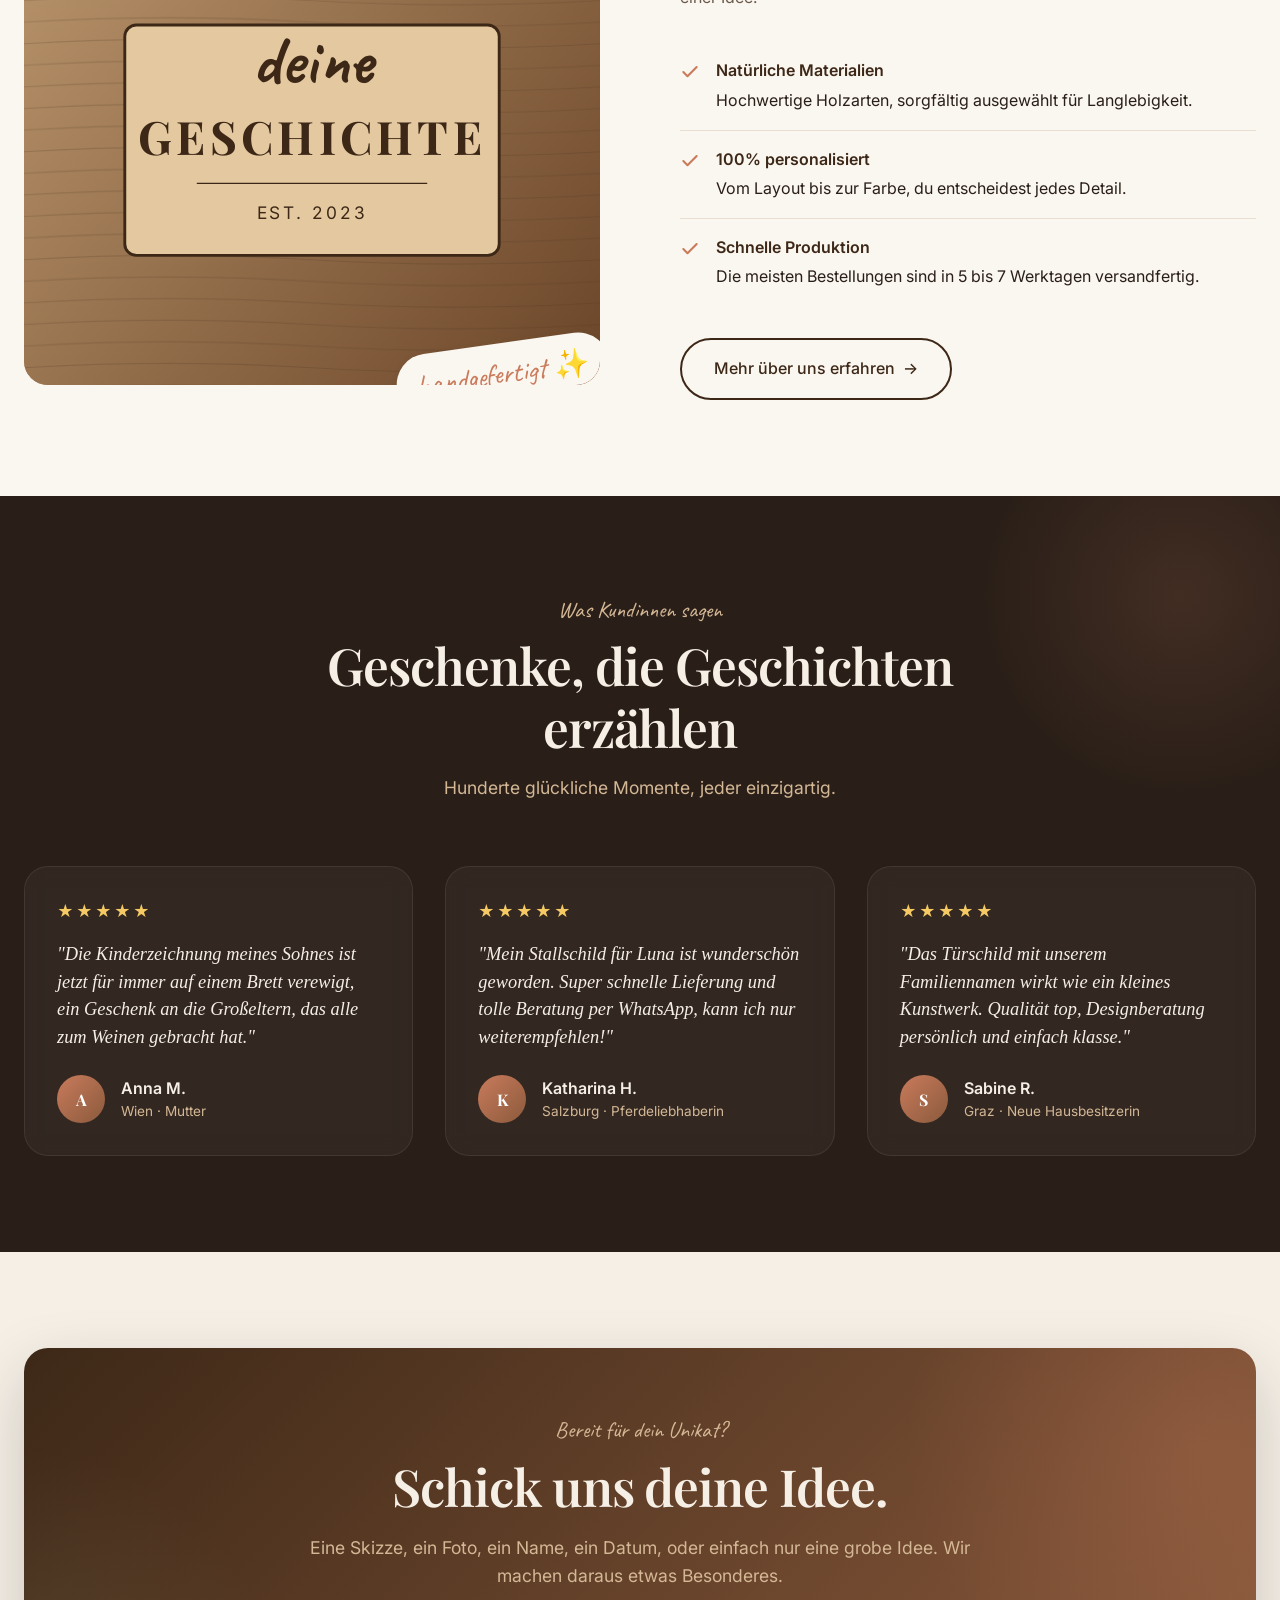
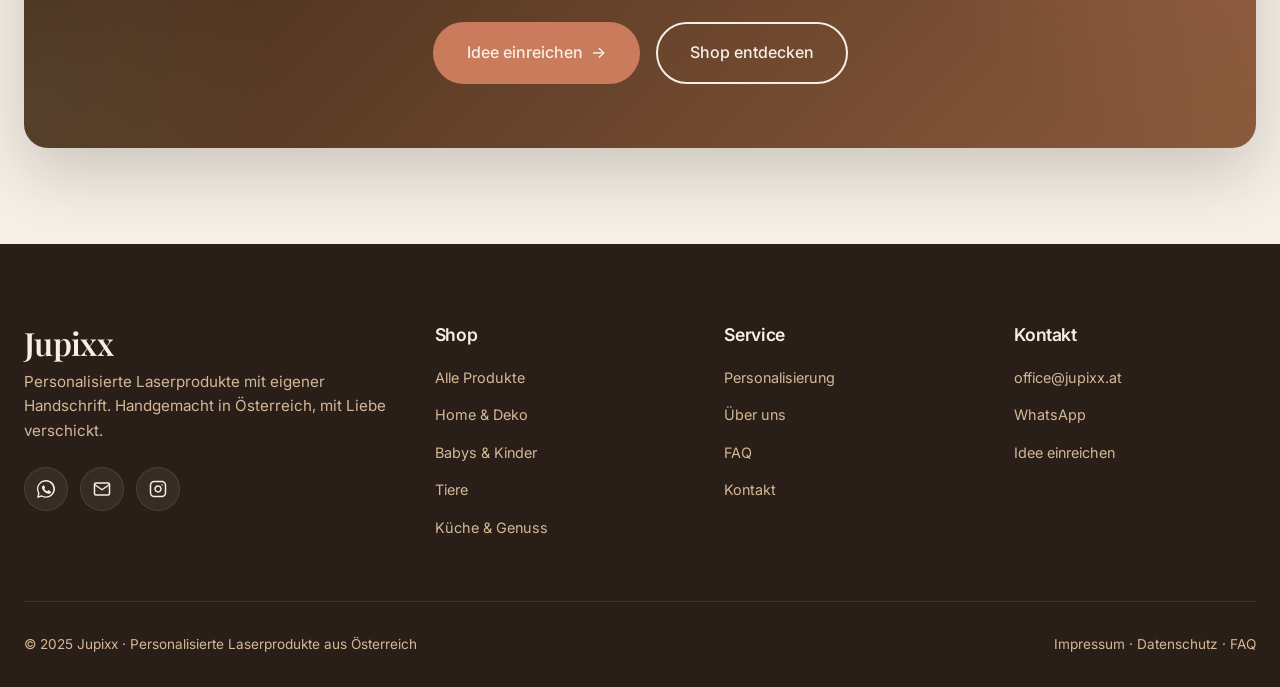
==== commit 90413366: "Add files via upload" ====
--- a/index.html
+++ b/index.html
@@ -4,17 +4,17 @@
   <meta charset="UTF-8">
   <meta name="viewport" content="width=device-width, initial-scale=1.0">
   <title>Jupixx | Personalisierte Laserprodukte aus Holz</title>
-  <meta name="description" content="Jupixx – digitale schneiderei aus Österreich. Personalisierte Laserprodukte aus Holz: Türschilder, Namensschilder, Kinderzeichnungen graviert, Erinnerungsstücke und mehr.">
+  <meta name="description" content="Jupixx, digitale schneiderei aus Österreich. Personalisierte Laserprodukte aus Holz: Türschilder, Namensschilder, Kinderzeichnungen graviert, Erinnerungsstücke und mehr.">
   <meta name="theme-color" content="#2A1F18">
   <meta property="og:title" content="Jupixx | Personalisierte Laserprodukte">
-  <meta property="og:description" content="Persönliche Holzgravuren mit deiner Handschrift – einzigartige Erinnerungen aus Österreich.">
+  <meta property="og:description" content="Persönliche Holzgravuren mit deiner Handschrift, einzigartige Erinnerungen aus Österreich.">
   <meta property="og:type" content="website">
 
   <link rel="preconnect" href="https://fonts.googleapis.com">
   <link rel="preconnect" href="https://fonts.gstatic.com" crossorigin>
   <link href="https://fonts.googleapis.com/css2?family=Playfair+Display:wght@400;500;600;700&family=Inter:wght@300;400;500;600;700&family=Caveat:wght@400;500;600;700&display=swap" rel="stylesheet">
 
-  <link rel="stylesheet" href="css/style.css">
+  <link rel="stylesheet" href="style.css">
   <link rel="icon" type="image/svg+xml" href="data:image/svg+xml,%3Csvg xmlns='http://www.w3.org/2000/svg' viewBox='0 0 64 64'%3E%3Crect width='64' height='64' rx='14' fill='%233D2817'/%3E%3Ctext x='50%25' y='54%25' font-family='Georgia,serif' font-size='32' font-weight='700' fill='%23F5EFE6' text-anchor='middle' dominant-baseline='middle'%3EJx%3C/text%3E%3C/svg%3E">
 </head>
 <body>
@@ -56,7 +56,7 @@
             Aus deiner Idee wird ein <span class="word-hand">Unikat</span> aus Holz.
           </h1>
           <p class="hero-subtitle">
-            Von der Kinderzeichnung bis zum Frühstücksbrettchen für die beste Freundin –
+            Von der Kinderzeichnung bis zum Frühstücksbrettchen für die beste Freundin -
             jedes Produkt startet mit deiner Geschichte. Wir gravieren sie ins Holz.
           </p>
           <div class="hero-actions">
@@ -73,7 +73,7 @@
               <span class="stat-label">Weiterempfehlung</span>
             </div>
             <div class="stat-item">
-              <span class="stat-num" data-target="5" data-suffix="–7 T.">0</span>
+              <span class="stat-num" data-target="5" data-suffix=" bis 7 Tage">0</span>
               <span class="stat-label">Produktionszeit</span>
             </div>
           </div>
@@ -171,7 +171,7 @@
       <div class="section-header reveal">
         <span class="section-eyebrow">So entsteht dein Unikat</span>
         <h2 class="section-title">Drei Schritte zu deinem Lieblingsstück</h2>
-        <p class="section-subtitle">Persönlich, präzise, mit dem typischen Jupixx-Charme – vom ersten Wunsch bis zum fertigen Produkt.</p>
+        <p class="section-subtitle">Persönlich, präzise, mit dem typischen Jupixx-Charme, vom ersten Wunsch bis zum fertigen Produkt.</p>
       </div>
 
       <div class="features-grid">
@@ -214,7 +214,7 @@
             </svg>
           </div>
           <h3 class="feature-title">Details selbst wählen</h3>
-          <p class="feature-desc">Farben, Motive und Varianten passen sich direkt deinem Wunschprodukt an – du behältst die volle Kontrolle.</p>
+          <p class="feature-desc">Farben, Motive und Varianten passen sich direkt deinem Wunschprodukt an, du behältst die volle Kontrolle.</p>
         </div>
       </div>
     </div>
@@ -226,7 +226,7 @@
       <div class="section-header reveal">
         <span class="section-eyebrow">Beliebte Kreationen</span>
         <h2 class="section-title">Unsere Bestseller</h2>
-        <p class="section-subtitle">Diese personalisierten Holzstücke sind besonders beliebt – konfiguriere sie nach deinen Wünschen.</p>
+        <p class="section-subtitle">Diese personalisierten Holzstücke sind besonders beliebt, konfiguriere sie nach deinen Wünschen.</p>
       </div>
 
       <div class="products-grid">
@@ -254,7 +254,7 @@
           <div class="product-info">
             <div class="product-category">Home</div>
             <h3 class="product-title">Türschild "hello"</h3>
-            <p class="product-desc">Rundes Türschild mit Wunschtext in mehreren Farbwelten – ideal für die Haustür.</p>
+            <p class="product-desc">Rundes Türschild mit Wunschtext in mehreren Farbwelten, ideal für die Haustür.</p>
             <div class="product-footer">
               <div class="product-price">20,90 €</div>
               <a href="shop.html" class="product-btn">Konfigurieren</a>
@@ -289,7 +289,7 @@
           <div class="product-info">
             <div class="product-category">Tiere</div>
             <h3 class="product-title">Stallschild Pferdebox</h3>
-            <p class="product-desc">Personalisiertes Stallschild mit Name in verschiedenen Varianten – für Pferdebox, Stalltür oder Turnierplatz.</p>
+            <p class="product-desc">Personalisiertes Stallschild mit Name in verschiedenen Varianten, für Pferdebox, Stalltür oder Turnierplatz.</p>
             <div class="product-footer">
               <div class="product-price">ab 24,90 € <span class="product-price-from">·</span></div>
               <a href="shop.html" class="product-btn">Konfigurieren</a>
@@ -330,7 +330,7 @@
           <div class="product-info">
             <div class="product-category">Erinnerungen</div>
             <h3 class="product-title">Kinderzeichnung gravieren</h3>
-            <p class="product-desc">Vom Bild zum gravierten Einzelstück – Kinderzeichnungen werden zu wertvollen Erinnerungen.</p>
+            <p class="product-desc">Vom Bild zum gravierten Einzelstück, Kinderzeichnungen werden zu wertvollen Erinnerungen.</p>
             <div class="product-footer">
               <div class="product-price">ab 14,90 €</div>
               <a href="shop.html" class="product-btn">Konfigurieren</a>
@@ -367,7 +367,7 @@
           <div class="product-info">
             <div class="product-category">Küche & Genuss</div>
             <h3 class="product-title">Kaffee Serviertablett</h3>
-            <p class="product-desc">Kleines Holztablett oder Untersetzer für Kaffee-Momente – mit Wunschtext gravierbar.</p>
+            <p class="product-desc">Kleines Holztablett oder Untersetzer für Kaffee-Momente, mit Wunschtext gravierbar.</p>
             <div class="product-footer">
               <div class="product-price">8,90 €</div>
               <a href="shop.html" class="product-btn">Konfigurieren</a>
@@ -425,10 +425,10 @@
           <h2>Eine digitale Schneiderei für Holz</h2>
           <p>
             Wir verbinden moderne Lasertechnik mit dem Charme des Handgemachten.
-            Jedes Stück entsteht aus deiner Geschichte – einer Zeichnung, einer Handschrift, einem Namen, einem Moment.
+            Jedes Stück entsteht aus deiner Geschichte, einer Zeichnung, einer Handschrift, einem Namen, einem Moment.
           </p>
           <p>
-            Was uns wichtig ist: <strong>Persönlichkeit, Präzision und Qualität.</strong> Wir glauben, dass die schönsten Geschenke nicht aus dem Regal kommen – sondern aus einer Idee.
+            Was uns wichtig ist: <strong>Persönlichkeit, Präzision und Qualität.</strong> Wir glauben, dass die schönsten Geschenke nicht aus dem Regal kommen, sondern aus einer Idee.
           </p>
 
           <ul class="story-features">
@@ -447,7 +447,7 @@
               </svg>
               <div>
                 <strong>100% personalisiert</strong>
-                Vom Layout bis zur Farbe – du entscheidest jedes Detail.
+                Vom Layout bis zur Farbe, du entscheidest jedes Detail.
               </div>
             </li>
             <li>
@@ -456,7 +456,7 @@
               </svg>
               <div>
                 <strong>Schnelle Produktion</strong>
-                Die meisten Bestellungen sind in 5–7 Werktagen versandfertig.
+                Die meisten Bestellungen sind in 5 bis 7 Werktagen versandfertig.
               </div>
             </li>
           </ul>
@@ -473,14 +473,14 @@
       <div class="section-header reveal">
         <span class="section-eyebrow">Was Kundinnen sagen</span>
         <h2 class="section-title">Geschenke, die Geschichten erzählen</h2>
-        <p class="section-subtitle">Hunderte glückliche Momente – jeder einzigartig.</p>
+        <p class="section-subtitle">Hunderte glückliche Momente, jeder einzigartig.</p>
       </div>
 
       <div class="testimonials-grid">
         <div class="testimonial-card reveal">
           <div class="testimonial-stars">★★★★★</div>
           <p class="testimonial-text">
-            "Die Kinderzeichnung meines Sohnes ist jetzt für immer auf einem Brett verewigt – ein Geschenk an die Großeltern, das alle zum Weinen gebracht hat."
+            "Die Kinderzeichnung meines Sohnes ist jetzt für immer auf einem Brett verewigt, ein Geschenk an die Großeltern, das alle zum Weinen gebracht hat."
           </p>
           <div class="testimonial-author">
             <div class="testimonial-avatar">A</div>
@@ -494,7 +494,7 @@
         <div class="testimonial-card reveal reveal-delay-1">
           <div class="testimonial-stars">★★★★★</div>
           <p class="testimonial-text">
-            "Mein Stallschild für Luna ist wunderschön geworden. Super schnelle Lieferung und tolle Beratung per WhatsApp – kann ich nur weiterempfehlen!"
+            "Mein Stallschild für Luna ist wunderschön geworden. Super schnelle Lieferung und tolle Beratung per WhatsApp, kann ich nur weiterempfehlen!"
           </p>
           <div class="testimonial-author">
             <div class="testimonial-avatar">K</div>
@@ -529,7 +529,7 @@
         <div class="cta-content">
           <span class="section-eyebrow">Bereit für dein Unikat?</span>
           <h2>Schick uns deine Idee.</h2>
-          <p>Eine Skizze, ein Foto, ein Name, ein Datum – oder einfach nur eine grobe Idee. Wir machen daraus etwas Besonderes.</p>
+          <p>Eine Skizze, ein Foto, ein Name, ein Datum, oder einfach nur eine grobe Idee. Wir machen daraus etwas Besonderes.</p>
           <div class="cta-actions">
             <a href="kontakt.html" class="btn btn-primary btn-icon">Idee einreichen</a>
             <a href="shop.html" class="btn btn-secondary">Shop entdecken</a>
@@ -599,6 +599,6 @@
     </div>
   </footer>
 
-  <script src="js/main.js"></script>
+  <script src="main.js"></script>
 </body>
 </html>
--- a/style.css
+++ b/style.css
@@ -0,0 +1,1897 @@
+/* ===========================================
+   JUPIXX RELAUNCH 2025 - Design System
+   =========================================== */
+
+:root {
+  /* Farbpalette */
+  --color-bg: #FAF6F0;
+  --color-bg-warm: #F5EFE6;
+  --color-bg-dark: #2A1F18;
+  --color-wood: #8B5A3C;
+  --color-wood-dark: #3D2817;
+  --color-wood-light: #D4B896;
+  --color-accent: #C97B5C;
+  --color-accent-dark: #A85E42;
+  --color-sage: #7D8B6A;
+  --color-cream: #F5EFE6;
+  --color-text: #2A1F18;
+  --color-text-soft: #6B5A4A;
+  --color-text-muted: #9B8A7A;
+  --color-border: #E8DFD0;
+  --color-white: #FFFFFF;
+
+  /* Typografie */
+  --font-display: 'Playfair Display', Georgia, serif;
+  --font-body: 'Inter', -apple-system, BlinkMacSystemFont, sans-serif;
+  --font-hand: 'Caveat', cursive;
+
+  /* Spacing */
+  --space-xs: 0.5rem;
+  --space-sm: 1rem;
+  --space-md: 2rem;
+  --space-lg: 4rem;
+  --space-xl: 6rem;
+  --space-2xl: 8rem;
+
+  /* Effekte */
+  --shadow-sm: 0 2px 8px rgba(42, 31, 24, 0.06);
+  --shadow-md: 0 8px 24px rgba(42, 31, 24, 0.10);
+  --shadow-lg: 0 16px 48px rgba(42, 31, 24, 0.15);
+  --shadow-xl: 0 24px 64px rgba(42, 31, 24, 0.20);
+
+  --radius-sm: 8px;
+  --radius-md: 16px;
+  --radius-lg: 24px;
+  --radius-full: 999px;
+
+  --transition: 0.4s cubic-bezier(0.4, 0, 0.2, 1);
+  --transition-fast: 0.2s cubic-bezier(0.4, 0, 0.2, 1);
+  --transition-slow: 0.8s cubic-bezier(0.4, 0, 0.2, 1);
+}
+
+/* ===========================================
+   RESET & BASE
+   =========================================== */
+*, *::before, *::after {
+  box-sizing: border-box;
+  margin: 0;
+  padding: 0;
+}
+
+html {
+  scroll-behavior: smooth;
+  -webkit-font-smoothing: antialiased;
+  -moz-osx-font-smoothing: grayscale;
+}
+
+body {
+  font-family: var(--font-body);
+  font-size: 16px;
+  line-height: 1.6;
+  color: var(--color-text);
+  background: var(--color-bg);
+  overflow-x: hidden;
+}
+
+img {
+  max-width: 100%;
+  height: auto;
+  display: block;
+}
+
+a {
+  color: inherit;
+  text-decoration: none;
+  transition: color var(--transition-fast);
+}
+
+button {
+  font-family: inherit;
+  cursor: pointer;
+  border: none;
+  background: none;
+}
+
+/* ===========================================
+   TYPOGRAFIE
+   =========================================== */
+h1, h2, h3, h4, h5, h6 {
+  font-family: var(--font-display);
+  font-weight: 600;
+  line-height: 1.2;
+  letter-spacing: -0.02em;
+  color: var(--color-wood-dark);
+}
+
+h1 { font-size: clamp(2.5rem, 6vw, 5rem); }
+h2 { font-size: clamp(2rem, 4vw, 3.5rem); }
+h3 { font-size: clamp(1.5rem, 2.5vw, 2.25rem); }
+h4 { font-size: clamp(1.25rem, 2vw, 1.75rem); }
+
+p {
+  margin-bottom: 1rem;
+  color: var(--color-text-soft);
+}
+
+.text-hand {
+  font-family: var(--font-hand);
+  font-weight: 500;
+  color: var(--color-accent);
+}
+
+.text-accent { color: var(--color-accent); }
+.text-sage { color: var(--color-sage); }
+
+/* ===========================================
+   LAYOUT
+   =========================================== */
+.container {
+  max-width: 1280px;
+  margin: 0 auto;
+  padding: 0 1.5rem;
+}
+
+.container-sm {
+  max-width: 880px;
+  margin: 0 auto;
+  padding: 0 1.5rem;
+}
+
+section {
+  padding: var(--space-xl) 0;
+}
+
+@media (max-width: 768px) {
+  section {
+    padding: var(--space-lg) 0;
+  }
+}
+
+/* ===========================================
+   NAVIGATION
+   =========================================== */
+.navbar {
+  position: fixed;
+  top: 0;
+  left: 0;
+  right: 0;
+  z-index: 100;
+  background: rgba(250, 246, 240, 0.85);
+  backdrop-filter: blur(20px);
+  -webkit-backdrop-filter: blur(20px);
+  border-bottom: 1px solid rgba(232, 223, 208, 0.5);
+  transition: all var(--transition);
+}
+
+.navbar.scrolled {
+  background: rgba(250, 246, 240, 0.95);
+  box-shadow: var(--shadow-sm);
+}
+
+.nav-container {
+  max-width: 1280px;
+  margin: 0 auto;
+  padding: 1rem 1.5rem;
+  display: flex;
+  align-items: center;
+  justify-content: space-between;
+}
+
+.nav-logo {
+  display: flex;
+  align-items: center;
+  gap: 0.75rem;
+  font-family: var(--font-display);
+  font-size: 1.5rem;
+  font-weight: 700;
+  color: var(--color-wood-dark);
+}
+
+.nav-logo-mark {
+  width: 42px;
+  height: 42px;
+  background: linear-gradient(135deg, var(--color-wood) 0%, var(--color-wood-dark) 100%);
+  border-radius: var(--radius-md);
+  display: flex;
+  align-items: center;
+  justify-content: center;
+  color: var(--color-cream);
+  font-weight: 700;
+  font-size: 1.1rem;
+  letter-spacing: -0.02em;
+  box-shadow: var(--shadow-sm);
+  transition: transform var(--transition);
+}
+
+.nav-logo:hover .nav-logo-mark {
+  transform: rotate(-6deg) scale(1.05);
+}
+
+.nav-logo-text {
+  display: flex;
+  flex-direction: column;
+  line-height: 1;
+}
+
+.nav-logo-tag {
+  font-family: var(--font-hand);
+  font-size: 0.85rem;
+  color: var(--color-accent);
+  font-weight: 500;
+  margin-top: 2px;
+}
+
+.nav-links {
+  display: flex;
+  align-items: center;
+  gap: 2.5rem;
+  list-style: none;
+}
+
+.nav-links a {
+  font-size: 0.95rem;
+  font-weight: 500;
+  color: var(--color-text);
+  position: relative;
+  padding: 0.5rem 0;
+}
+
+.nav-links a::after {
+  content: '';
+  position: absolute;
+  bottom: 0;
+  left: 0;
+  width: 0;
+  height: 2px;
+  background: var(--color-accent);
+  transition: width var(--transition);
+}
+
+.nav-links a:hover,
+.nav-links a.active {
+  color: var(--color-accent);
+}
+
+.nav-links a:hover::after,
+.nav-links a.active::after {
+  width: 100%;
+}
+
+.nav-cta {
+  display: inline-flex;
+  align-items: center;
+  gap: 0.5rem;
+  padding: 0.75rem 1.5rem;
+  background: var(--color-wood-dark);
+  color: var(--color-cream) !important;
+  border-radius: var(--radius-full);
+  font-size: 0.9rem;
+  font-weight: 500;
+  transition: all var(--transition);
+}
+
+.nav-cta::after {
+  display: none !important;
+}
+
+.nav-cta:hover {
+  background: var(--color-accent);
+  transform: translateY(-2px);
+  box-shadow: var(--shadow-md);
+}
+
+.nav-toggle {
+  display: none;
+  width: 44px;
+  height: 44px;
+  margin-right: -8px;
+  flex-direction: column;
+  align-items: center;
+  justify-content: center;
+  gap: 6px;
+  cursor: pointer;
+}
+
+.nav-toggle span {
+  display: block;
+  width: 26px;
+  height: 2px;
+  background: var(--color-wood-dark);
+  transition: all var(--transition);
+}
+
+.nav-toggle.active span:nth-child(1) {
+  transform: translateY(8px) rotate(45deg);
+}
+.nav-toggle.active span:nth-child(2) {
+  opacity: 0;
+}
+.nav-toggle.active span:nth-child(3) {
+  transform: translateY(-8px) rotate(-45deg);
+}
+
+@media (max-width: 900px) {
+  .nav-toggle {
+    display: flex;
+  }
+  .nav-links {
+    position: fixed;
+    top: 76px;
+    left: 0;
+    right: 0;
+    background: var(--color-bg);
+    flex-direction: column;
+    align-items: stretch;
+    padding: 1rem 1.5rem 1.5rem;
+    gap: 0.25rem;
+    border-bottom: 1px solid var(--color-border);
+    box-shadow: var(--shadow-md);
+    max-height: calc(100svh - 76px);
+    overflow-y: auto;
+    transform: translateY(-150%);
+    transition: transform var(--transition);
+  }
+  .nav-links.active {
+    transform: translateY(0);
+  }
+  .nav-links li {
+    width: 100%;
+  }
+  .nav-links a {
+    display: flex;
+    align-items: center;
+    width: 100%;
+    padding: 0.85rem 0.25rem;
+    font-size: 1.05rem;
+  }
+  .nav-links a::after {
+    display: none;
+  }
+  .nav-links .nav-cta {
+    margin-top: 0.5rem;
+    justify-content: center;
+    padding: 0.95rem 1.5rem;
+  }
+}
+
+/* ===========================================
+   BUTTONS
+   =========================================== */
+.btn {
+  display: inline-flex;
+  align-items: center;
+  justify-content: center;
+  gap: 0.5rem;
+  padding: 1rem 2rem;
+  font-size: 1rem;
+  font-weight: 500;
+  border-radius: var(--radius-full);
+  transition: all var(--transition);
+  cursor: pointer;
+  white-space: nowrap;
+  border: 2px solid transparent;
+}
+
+.btn-primary {
+  background: var(--color-wood-dark);
+  color: var(--color-cream);
+}
+
+.btn-primary:hover {
+  background: var(--color-accent);
+  transform: translateY(-2px);
+  box-shadow: var(--shadow-md);
+}
+
+.btn-secondary {
+  background: transparent;
+  color: var(--color-wood-dark);
+  border-color: var(--color-wood-dark);
+}
+
+.btn-secondary:hover {
+  background: var(--color-wood-dark);
+  color: var(--color-cream);
+  transform: translateY(-2px);
+}
+
+.btn-accent {
+  background: var(--color-accent);
+  color: var(--color-white);
+}
+
+.btn-accent:hover {
+  background: var(--color-accent-dark);
+  transform: translateY(-2px);
+  box-shadow: var(--shadow-md);
+}
+
+.btn-icon::after {
+  content: '→';
+  transition: transform var(--transition);
+}
+
+.btn-icon:hover::after {
+  transform: translateX(4px);
+}
+
+/* ===========================================
+   HERO
+   =========================================== */
+.hero {
+  position: relative;
+  min-height: 100vh;
+  /* svh nimmt die mobile Browserleiste korrekt mit ein */
+  min-height: 100svh;
+  display: flex;
+  align-items: center;
+  padding: 8rem 0 4rem;
+  overflow: hidden;
+}
+
+.hero-bg {
+  position: absolute;
+  inset: 0;
+  background:
+    radial-gradient(ellipse at 20% 20%, rgba(201, 123, 92, 0.08) 0%, transparent 50%),
+    radial-gradient(ellipse at 80% 80%, rgba(125, 139, 106, 0.08) 0%, transparent 50%),
+    linear-gradient(180deg, var(--color-bg) 0%, var(--color-bg-warm) 100%);
+  z-index: -1;
+}
+
+.hero-grain {
+  position: absolute;
+  inset: 0;
+  opacity: 0.4;
+  z-index: -1;
+  background-image:
+    url("data:image/svg+xml,%3Csvg viewBox='0 0 200 200' xmlns='http://www.w3.org/2000/svg'%3E%3Cfilter id='n'%3E%3CfeTurbulence type='fractalNoise' baseFrequency='0.85' numOctaves='3' seed='2'/%3E%3CfeColorMatrix values='0 0 0 0 0.55 0 0 0 0 0.35 0 0 0 0 0.22 0 0 0 0.15 0'/%3E%3C/filter%3E%3Crect width='100%25' height='100%25' filter='url(%23n)'/%3E%3C/svg%3E");
+}
+
+.hero-content {
+  display: grid;
+  grid-template-columns: 1.1fr 0.9fr;
+  gap: 4rem;
+  align-items: center;
+}
+
+@media (max-width: 900px) {
+  .hero-content {
+    grid-template-columns: 1fr;
+    gap: 3rem;
+  }
+}
+
+.hero-badge {
+  display: inline-flex;
+  align-items: center;
+  gap: 0.5rem;
+  padding: 0.5rem 1rem;
+  background: rgba(201, 123, 92, 0.1);
+  border: 1px solid rgba(201, 123, 92, 0.2);
+  border-radius: var(--radius-full);
+  font-size: 0.85rem;
+  color: var(--color-accent-dark);
+  font-weight: 500;
+  margin-bottom: 1.5rem;
+}
+
+.hero-badge-dot {
+  width: 6px;
+  height: 6px;
+  background: var(--color-accent);
+  border-radius: 50%;
+  animation: pulse 2s ease-in-out infinite;
+}
+
+@keyframes pulse {
+  0%, 100% { opacity: 1; transform: scale(1); }
+  50% { opacity: 0.6; transform: scale(1.3); }
+}
+
+.hero-title {
+  font-size: clamp(2.5rem, 6vw, 4.5rem);
+  line-height: 1.05;
+  margin-bottom: 1.5rem;
+  font-weight: 600;
+}
+
+.hero-title .word-hand {
+  font-family: var(--font-hand);
+  color: var(--color-accent);
+  font-weight: 500;
+  font-size: 1.15em;
+  display: inline-block;
+  transform: rotate(-3deg);
+}
+
+.hero-subtitle {
+  font-size: 1.2rem;
+  color: var(--color-text-soft);
+  margin-bottom: 2.5rem;
+  max-width: 540px;
+  line-height: 1.6;
+}
+
+.hero-actions {
+  display: flex;
+  gap: 1rem;
+  flex-wrap: wrap;
+  margin-bottom: 3rem;
+}
+
+.hero-stats {
+  display: flex;
+  gap: 3rem;
+  flex-wrap: wrap;
+}
+
+.stat-item {
+  display: flex;
+  flex-direction: column;
+}
+
+.stat-num {
+  font-family: var(--font-display);
+  font-size: 2rem;
+  color: var(--color-wood-dark);
+  font-weight: 700;
+}
+
+.stat-label {
+  font-size: 0.85rem;
+  color: var(--color-text-muted);
+  text-transform: uppercase;
+  letter-spacing: 0.08em;
+}
+
+/* HERO VISUAL */
+.hero-visual {
+  position: relative;
+  aspect-ratio: 4/5;
+  max-width: 480px;
+  justify-self: end;
+}
+
+@media (max-width: 900px) {
+  .hero-visual {
+    justify-self: center;
+    width: 100%;
+  }
+}
+
+.hero-card {
+  position: absolute;
+  border-radius: var(--radius-lg);
+  overflow: hidden;
+  box-shadow: var(--shadow-lg);
+  transition: transform var(--transition-slow);
+}
+
+.hero-card-1 {
+  top: 0;
+  left: 0;
+  width: 65%;
+  aspect-ratio: 3/4;
+  z-index: 2;
+  animation: floatA 8s ease-in-out infinite;
+}
+
+.hero-card-2 {
+  top: 15%;
+  right: 0;
+  width: 55%;
+  aspect-ratio: 1/1;
+  z-index: 1;
+  animation: floatB 10s ease-in-out infinite;
+}
+
+.hero-card-3 {
+  bottom: 0;
+  left: 18%;
+  width: 50%;
+  aspect-ratio: 4/3;
+  z-index: 3;
+  animation: floatC 9s ease-in-out infinite;
+}
+
+@keyframes floatA {
+  0%, 100% { transform: translateY(0) rotate(-2deg); }
+  50% { transform: translateY(-12px) rotate(-3deg); }
+}
+@keyframes floatB {
+  0%, 100% { transform: translateY(0) rotate(3deg); }
+  50% { transform: translateY(-16px) rotate(4deg); }
+}
+@keyframes floatC {
+  0%, 100% { transform: translateY(0) rotate(-1deg); }
+  50% { transform: translateY(-10px) rotate(0deg); }
+}
+
+.hero-card svg {
+  width: 100%;
+  height: 100%;
+}
+
+.hero-decoration {
+  position: absolute;
+  font-family: var(--font-hand);
+  color: var(--color-accent);
+  font-size: 1.5rem;
+  font-weight: 500;
+}
+
+.hero-decoration-1 {
+  top: -10%;
+  right: 10%;
+  transform: rotate(8deg);
+}
+
+.hero-decoration-2 {
+  bottom: -5%;
+  left: -5%;
+  transform: rotate(-6deg);
+}
+
+.hero-arrow {
+  width: 60px;
+  height: 60px;
+  position: absolute;
+  color: var(--color-accent);
+}
+
+/* ===========================================
+   SECTION HEADINGS
+   =========================================== */
+.section-header {
+  text-align: center;
+  max-width: 720px;
+  margin: 0 auto var(--space-lg);
+}
+
+.section-eyebrow {
+  display: inline-block;
+  font-family: var(--font-hand);
+  color: var(--color-accent);
+  font-size: 1.4rem;
+  margin-bottom: 0.5rem;
+}
+
+.section-title {
+  margin-bottom: 1rem;
+}
+
+.section-subtitle {
+  font-size: 1.1rem;
+  color: var(--color-text-soft);
+}
+
+/* ===========================================
+   FEATURES (3-step Process)
+   =========================================== */
+.features {
+  background: var(--color-bg);
+  position: relative;
+}
+
+.features-grid {
+  display: grid;
+  grid-template-columns: repeat(3, 1fr);
+  gap: 2rem;
+}
+
+@media (max-width: 900px) {
+  .features-grid {
+    grid-template-columns: 1fr;
+  }
+}
+
+.feature-card {
+  position: relative;
+  padding: 2.5rem 2rem;
+  background: var(--color-white);
+  border-radius: var(--radius-lg);
+  border: 1px solid var(--color-border);
+  transition: all var(--transition);
+  overflow: hidden;
+}
+
+.feature-card::before {
+  content: '';
+  position: absolute;
+  inset: 0;
+  background: linear-gradient(135deg, transparent 60%, rgba(201, 123, 92, 0.05) 100%);
+  opacity: 0;
+  transition: opacity var(--transition);
+}
+
+.feature-card:hover {
+  transform: translateY(-8px);
+  box-shadow: var(--shadow-lg);
+  border-color: var(--color-accent);
+}
+
+.feature-card:hover::before {
+  opacity: 1;
+}
+
+.feature-num {
+  font-family: var(--font-display);
+  font-size: 4rem;
+  font-weight: 700;
+  color: var(--color-wood-light);
+  line-height: 1;
+  margin-bottom: 1rem;
+  opacity: 0.6;
+}
+
+.feature-icon {
+  width: 56px;
+  height: 56px;
+  background: linear-gradient(135deg, var(--color-accent) 0%, var(--color-accent-dark) 100%);
+  border-radius: var(--radius-md);
+  display: flex;
+  align-items: center;
+  justify-content: center;
+  color: var(--color-white);
+  margin-bottom: 1.5rem;
+  box-shadow: var(--shadow-sm);
+  transition: transform var(--transition);
+}
+
+.feature-card:hover .feature-icon {
+  transform: scale(1.08) rotate(-5deg);
+}
+
+.feature-title {
+  margin-bottom: 1rem;
+  font-size: 1.5rem;
+}
+
+.feature-desc {
+  color: var(--color-text-soft);
+  font-size: 0.95rem;
+}
+
+/* ===========================================
+   PRODUCTS GRID
+   =========================================== */
+.products {
+  background: var(--color-bg-warm);
+}
+
+.products-filter {
+  display: flex;
+  gap: 0.75rem;
+  justify-content: center;
+  flex-wrap: wrap;
+  margin-bottom: 3rem;
+}
+
+.filter-btn {
+  display: inline-flex;
+  align-items: center;
+  min-height: 44px;
+  padding: 0.5rem 1.25rem;
+  background: var(--color-white);
+  border: 1px solid var(--color-border);
+  border-radius: var(--radius-full);
+  font-size: 0.9rem;
+  color: var(--color-text);
+  cursor: pointer;
+  transition: all var(--transition-fast);
+}
+
+.filter-btn:hover {
+  border-color: var(--color-accent);
+  color: var(--color-accent);
+}
+
+.filter-btn.active {
+  background: var(--color-wood-dark);
+  color: var(--color-cream);
+  border-color: var(--color-wood-dark);
+}
+
+.products-grid {
+  display: grid;
+  grid-template-columns: repeat(auto-fill, minmax(260px, 1fr));
+  gap: 2rem;
+}
+
+.product-card {
+  background: var(--color-white);
+  border-radius: var(--radius-lg);
+  overflow: hidden;
+  border: 1px solid var(--color-border);
+  transition: all var(--transition);
+  position: relative;
+  cursor: pointer;
+}
+
+.product-card:hover {
+  transform: translateY(-6px);
+  box-shadow: var(--shadow-lg);
+  border-color: var(--color-wood-light);
+}
+
+.product-image {
+  position: relative;
+  aspect-ratio: 4/3;
+  overflow: hidden;
+  background: linear-gradient(135deg, var(--color-bg-warm), var(--color-wood-light));
+}
+
+.product-image svg {
+  width: 100%;
+  height: 100%;
+  transition: transform var(--transition-slow);
+}
+
+.product-card:hover .product-image svg {
+  transform: scale(1.06);
+}
+
+.product-badge {
+  position: absolute;
+  top: 1rem;
+  left: 1rem;
+  padding: 0.3rem 0.75rem;
+  background: rgba(255, 255, 255, 0.95);
+  border-radius: var(--radius-full);
+  font-size: 0.75rem;
+  font-weight: 500;
+  color: var(--color-wood-dark);
+  backdrop-filter: blur(10px);
+}
+
+.product-fav {
+  position: absolute;
+  top: 1rem;
+  right: 1rem;
+  width: 44px;
+  height: 44px;
+  background: rgba(255, 255, 255, 0.95);
+  border-radius: 50%;
+  display: flex;
+  align-items: center;
+  justify-content: center;
+  color: var(--color-text-muted);
+  font-size: 1rem;
+  backdrop-filter: blur(10px);
+  transition: all var(--transition-fast);
+  z-index: 2;
+}
+
+.product-fav:hover {
+  background: var(--color-accent);
+  color: var(--color-white);
+  transform: scale(1.1);
+}
+
+.product-fav.active {
+  color: var(--color-accent);
+}
+
+.product-info {
+  padding: 1.25rem 1.5rem 1.5rem;
+}
+
+.product-category {
+  font-size: 0.75rem;
+  color: var(--color-text-muted);
+  text-transform: uppercase;
+  letter-spacing: 0.08em;
+  margin-bottom: 0.25rem;
+}
+
+.product-title {
+  font-family: var(--font-display);
+  font-size: 1.25rem;
+  margin-bottom: 0.75rem;
+  color: var(--color-wood-dark);
+}
+
+.product-desc {
+  font-size: 0.85rem;
+  color: var(--color-text-soft);
+  margin-bottom: 1rem;
+  display: -webkit-box;
+  -webkit-line-clamp: 2;
+  -webkit-box-orient: vertical;
+  overflow: hidden;
+}
+
+.product-footer {
+  display: flex;
+  align-items: center;
+  justify-content: space-between;
+}
+
+.product-price {
+  font-family: var(--font-display);
+  font-size: 1.35rem;
+  font-weight: 700;
+  color: var(--color-wood-dark);
+}
+
+.product-price-from {
+  font-size: 0.7rem;
+  color: var(--color-text-muted);
+  font-family: var(--font-body);
+  font-weight: 400;
+}
+
+.product-btn {
+  display: inline-flex;
+  align-items: center;
+  min-height: 40px;
+  padding: 0.5rem 1.1rem;
+  background: var(--color-wood-dark);
+  color: var(--color-cream);
+  border-radius: var(--radius-full);
+  font-size: 0.85rem;
+  font-weight: 500;
+  transition: all var(--transition-fast);
+}
+
+.product-btn:hover {
+  background: var(--color-accent);
+}
+
+.products-cta {
+  margin-top: 3rem;
+  text-align: center;
+}
+
+/* ===========================================
+   STORY SECTION
+   =========================================== */
+.story {
+  background: var(--color-bg);
+  position: relative;
+  overflow: hidden;
+}
+
+.story-content {
+  display: grid;
+  grid-template-columns: 1fr 1fr;
+  gap: 5rem;
+  align-items: center;
+}
+
+@media (max-width: 900px) {
+  .story-content {
+    grid-template-columns: 1fr;
+    gap: 3rem;
+  }
+}
+
+.story-image {
+  position: relative;
+  aspect-ratio: 4/5;
+  border-radius: var(--radius-lg);
+  overflow: hidden;
+  background: linear-gradient(135deg, var(--color-wood-light), var(--color-wood));
+}
+
+.story-image::before {
+  content: '';
+  position: absolute;
+  inset: -10px;
+  border: 2px dashed var(--color-accent);
+  border-radius: var(--radius-lg);
+  z-index: -1;
+  transform: rotate(-2deg);
+}
+
+.story-image svg {
+  width: 100%;
+  height: 100%;
+}
+
+.story-decoration {
+  position: absolute;
+  font-family: var(--font-hand);
+  color: var(--color-accent);
+  font-size: 1.8rem;
+  transform: rotate(-8deg);
+  bottom: -20px;
+  right: -10px;
+  background: var(--color-bg);
+  padding: 0.5rem 1.25rem;
+  border-radius: var(--radius-full);
+  box-shadow: var(--shadow-sm);
+}
+
+.story-text .section-eyebrow {
+  text-align: left;
+}
+
+.story-text h2 {
+  margin-bottom: 1.5rem;
+}
+
+.story-features {
+  list-style: none;
+  margin-top: 2rem;
+}
+
+.story-features li {
+  display: flex;
+  align-items: flex-start;
+  gap: 1rem;
+  padding: 1rem 0;
+  border-bottom: 1px solid var(--color-border);
+}
+
+.story-features li:last-child {
+  border-bottom: none;
+}
+
+.story-features svg {
+  flex-shrink: 0;
+  color: var(--color-accent);
+  margin-top: 4px;
+}
+
+.story-features strong {
+  color: var(--color-wood-dark);
+  font-weight: 600;
+  display: block;
+  margin-bottom: 0.25rem;
+}
+
+/* ===========================================
+   TESTIMONIALS / SOCIAL PROOF
+   =========================================== */
+.testimonials {
+  background: var(--color-bg-dark);
+  color: var(--color-cream);
+  position: relative;
+  overflow: hidden;
+}
+
+.testimonials::before {
+  content: '';
+  position: absolute;
+  top: -100px;
+  right: -100px;
+  width: 400px;
+  height: 400px;
+  background: radial-gradient(circle, rgba(201, 123, 92, 0.15) 0%, transparent 70%);
+  border-radius: 50%;
+}
+
+.testimonials .section-eyebrow {
+  color: var(--color-wood-light);
+}
+
+.testimonials .section-title {
+  color: var(--color-cream);
+}
+
+.testimonials .section-subtitle {
+  color: var(--color-wood-light);
+}
+
+.testimonials-grid {
+  display: grid;
+  grid-template-columns: repeat(3, 1fr);
+  gap: 2rem;
+  position: relative;
+}
+
+@media (max-width: 900px) {
+  .testimonials-grid {
+    grid-template-columns: 1fr;
+  }
+}
+
+.testimonial-card {
+  padding: 2rem;
+  background: rgba(255, 255, 255, 0.04);
+  border: 1px solid rgba(255, 255, 255, 0.08);
+  border-radius: var(--radius-lg);
+  backdrop-filter: blur(10px);
+  transition: all var(--transition);
+}
+
+.testimonial-card:hover {
+  transform: translateY(-4px);
+  background: rgba(255, 255, 255, 0.06);
+  border-color: var(--color-accent);
+}
+
+.testimonial-stars {
+  color: #F5C964;
+  font-size: 1rem;
+  margin-bottom: 1rem;
+  letter-spacing: 2px;
+}
+
+.testimonial-text {
+  font-family: var(--font-display);
+  font-size: 1.15rem;
+  line-height: 1.5;
+  margin-bottom: 1.5rem;
+  color: var(--color-cream);
+  font-style: italic;
+}
+
+.testimonial-author {
+  display: flex;
+  align-items: center;
+  gap: 1rem;
+}
+
+.testimonial-avatar {
+  width: 48px;
+  height: 48px;
+  border-radius: 50%;
+  background: linear-gradient(135deg, var(--color-accent), var(--color-wood));
+  display: flex;
+  align-items: center;
+  justify-content: center;
+  color: var(--color-white);
+  font-weight: 700;
+  font-family: var(--font-display);
+}
+
+.testimonial-name {
+  font-weight: 600;
+  color: var(--color-cream);
+}
+
+.testimonial-role {
+  font-size: 0.85rem;
+  color: var(--color-wood-light);
+}
+
+/* ===========================================
+   CTA SECTION
+   =========================================== */
+.cta {
+  background: var(--color-bg-warm);
+  position: relative;
+  overflow: hidden;
+}
+
+.cta-card {
+  background: linear-gradient(135deg, var(--color-wood-dark) 0%, var(--color-wood) 100%);
+  border-radius: var(--radius-lg);
+  padding: 4rem 3rem;
+  text-align: center;
+  color: var(--color-cream);
+  position: relative;
+  overflow: hidden;
+  box-shadow: var(--shadow-xl);
+}
+
+.cta-card::before {
+  content: '';
+  position: absolute;
+  top: -50%;
+  right: -20%;
+  width: 600px;
+  height: 600px;
+  background: radial-gradient(circle, rgba(201, 123, 92, 0.25) 0%, transparent 70%);
+  border-radius: 50%;
+}
+
+.cta-card::after {
+  content: '';
+  position: absolute;
+  bottom: -50%;
+  left: -20%;
+  width: 500px;
+  height: 500px;
+  background: radial-gradient(circle, rgba(125, 139, 106, 0.15) 0%, transparent 70%);
+  border-radius: 50%;
+}
+
+.cta-content {
+  position: relative;
+  z-index: 1;
+  max-width: 700px;
+  margin: 0 auto;
+}
+
+.cta-card .section-eyebrow {
+  color: var(--color-wood-light);
+}
+
+.cta-card h2 {
+  color: var(--color-cream);
+  margin-bottom: 1rem;
+}
+
+.cta-card p {
+  color: var(--color-wood-light);
+  font-size: 1.1rem;
+  margin-bottom: 2rem;
+}
+
+.cta-actions {
+  display: flex;
+  gap: 1rem;
+  justify-content: center;
+  flex-wrap: wrap;
+}
+
+.cta-card .btn-primary {
+  background: var(--color-accent);
+}
+
+.cta-card .btn-primary:hover {
+  background: var(--color-white);
+  color: var(--color-wood-dark);
+}
+
+.cta-card .btn-secondary {
+  background: transparent;
+  color: var(--color-cream);
+  border-color: var(--color-cream);
+}
+
+.cta-card .btn-secondary:hover {
+  background: var(--color-cream);
+  color: var(--color-wood-dark);
+}
+
+/* ===========================================
+   FAQ
+   =========================================== */
+.faq-list {
+  max-width: 800px;
+  margin: 0 auto;
+}
+
+.faq-item {
+  border-bottom: 1px solid var(--color-border);
+  padding: 1.5rem 0;
+  cursor: pointer;
+  transition: all var(--transition-fast);
+}
+
+.faq-item:first-child {
+  border-top: 1px solid var(--color-border);
+}
+
+.faq-question {
+  display: flex;
+  align-items: center;
+  justify-content: space-between;
+  gap: 2rem;
+  font-family: var(--font-display);
+  font-size: 1.15rem;
+  font-weight: 600;
+  color: var(--color-wood-dark);
+}
+
+.faq-icon {
+  width: 32px;
+  height: 32px;
+  border-radius: 50%;
+  background: var(--color-bg-warm);
+  display: flex;
+  align-items: center;
+  justify-content: center;
+  flex-shrink: 0;
+  transition: all var(--transition);
+  font-size: 1.2rem;
+  color: var(--color-wood-dark);
+}
+
+.faq-item.active .faq-icon {
+  background: var(--color-accent);
+  color: var(--color-white);
+  transform: rotate(45deg);
+}
+
+.faq-answer {
+  max-height: 0;
+  overflow: hidden;
+  transition: max-height var(--transition), padding var(--transition);
+  color: var(--color-text-soft);
+  font-size: 0.95rem;
+  line-height: 1.7;
+}
+
+.faq-item.active .faq-answer {
+  max-height: 500px;
+  padding-top: 1rem;
+}
+
+/* ===========================================
+   FOOTER
+   =========================================== */
+.footer {
+  background: var(--color-bg-dark);
+  color: var(--color-cream);
+  padding: 5rem 0 2rem;
+}
+
+.footer-grid {
+  display: grid;
+  grid-template-columns: 1.5fr 1fr 1fr 1fr;
+  gap: 3rem;
+  margin-bottom: 3rem;
+}
+
+@media (max-width: 768px) {
+  .footer-grid {
+    grid-template-columns: 1fr 1fr;
+  }
+}
+
+@media (max-width: 480px) {
+  .footer-grid {
+    grid-template-columns: 1fr;
+  }
+}
+
+.footer-brand h3 {
+  color: var(--color-cream);
+  font-size: 2rem;
+  margin-bottom: 0.5rem;
+}
+
+.footer-brand p {
+  color: var(--color-wood-light);
+  margin-bottom: 1.5rem;
+  font-size: 0.95rem;
+}
+
+.footer-social {
+  display: flex;
+  gap: 0.75rem;
+}
+
+.footer-social a {
+  width: 44px;
+  height: 44px;
+  border-radius: 50%;
+  background: rgba(255, 255, 255, 0.06);
+  border: 1px solid rgba(255, 255, 255, 0.1);
+  display: flex;
+  align-items: center;
+  justify-content: center;
+  color: var(--color-cream);
+  transition: all var(--transition);
+}
+
+.footer-social a:hover {
+  background: var(--color-accent);
+  transform: translateY(-2px);
+  border-color: var(--color-accent);
+}
+
+.footer h4 {
+  color: var(--color-cream);
+  font-size: 1.1rem;
+  margin-bottom: 1.25rem;
+  font-family: var(--font-body);
+  font-weight: 600;
+}
+
+.footer ul {
+  list-style: none;
+}
+
+.footer ul li {
+  margin-bottom: 0.75rem;
+}
+
+.footer ul a {
+  color: var(--color-wood-light);
+  font-size: 0.9rem;
+  transition: color var(--transition-fast);
+}
+
+.footer ul a:hover {
+  color: var(--color-accent);
+}
+
+.footer-bottom {
+  padding-top: 2rem;
+  border-top: 1px solid rgba(255, 255, 255, 0.08);
+  display: flex;
+  justify-content: space-between;
+  align-items: center;
+  flex-wrap: wrap;
+  gap: 1rem;
+  color: var(--color-wood-light);
+  font-size: 0.85rem;
+}
+
+.footer-bottom a {
+  color: var(--color-wood-light);
+}
+
+.footer-bottom a:hover {
+  color: var(--color-accent);
+}
+
+/* ===========================================
+   PAGE HEADER (for subpages)
+   =========================================== */
+.page-header {
+  padding: 10rem 0 4rem;
+  background: linear-gradient(180deg, var(--color-bg-warm) 0%, var(--color-bg) 100%);
+  text-align: center;
+  position: relative;
+  overflow: hidden;
+}
+
+.page-header::before {
+  content: '';
+  position: absolute;
+  inset: 0;
+  background-image:
+    url("data:image/svg+xml,%3Csvg viewBox='0 0 200 200' xmlns='http://www.w3.org/2000/svg'%3E%3Cfilter id='n'%3E%3CfeTurbulence type='fractalNoise' baseFrequency='0.85' numOctaves='3' seed='2'/%3E%3CfeColorMatrix values='0 0 0 0 0.55 0 0 0 0 0.35 0 0 0 0 0.22 0 0 0 0.15 0'/%3E%3C/filter%3E%3Crect width='100%25' height='100%25' filter='url(%23n)'/%3E%3C/svg%3E");
+  opacity: 0.4;
+}
+
+.breadcrumb {
+  display: flex;
+  justify-content: center;
+  gap: 0.5rem;
+  font-size: 0.85rem;
+  color: var(--color-text-muted);
+  margin-bottom: 1rem;
+  position: relative;
+}
+
+.breadcrumb a:hover {
+  color: var(--color-accent);
+}
+
+.page-header h1 {
+  position: relative;
+  margin-bottom: 1rem;
+}
+
+.page-header .lead {
+  position: relative;
+  max-width: 640px;
+  margin: 0 auto;
+  font-size: 1.15rem;
+  color: var(--color-text-soft);
+}
+
+/* ===========================================
+   FORM
+   =========================================== */
+.contact-grid {
+  display: grid;
+  grid-template-columns: 1fr 1fr;
+  gap: 4rem;
+  align-items: start;
+}
+
+@media (max-width: 900px) {
+  .contact-grid {
+    grid-template-columns: 1fr;
+  }
+}
+
+.contact-info h3 {
+  margin-bottom: 1rem;
+}
+
+.contact-channels {
+  margin-top: 2rem;
+  display: flex;
+  flex-direction: column;
+  gap: 1.25rem;
+}
+
+.contact-channel {
+  display: flex;
+  align-items: center;
+  gap: 1rem;
+  padding: 1.25rem;
+  background: var(--color-white);
+  border: 1px solid var(--color-border);
+  border-radius: var(--radius-md);
+  transition: all var(--transition);
+}
+
+.contact-channel:hover {
+  border-color: var(--color-accent);
+  transform: translateX(6px);
+}
+
+.contact-channel-icon {
+  width: 48px;
+  height: 48px;
+  background: var(--color-bg-warm);
+  border-radius: var(--radius-md);
+  display: flex;
+  align-items: center;
+  justify-content: center;
+  color: var(--color-accent);
+  flex-shrink: 0;
+}
+
+.contact-channel strong {
+  display: block;
+  color: var(--color-wood-dark);
+  margin-bottom: 2px;
+}
+
+.contact-channel span {
+  font-size: 0.9rem;
+  color: var(--color-text-soft);
+}
+
+.contact-form {
+  background: var(--color-white);
+  padding: 2.5rem;
+  border-radius: var(--radius-lg);
+  border: 1px solid var(--color-border);
+  box-shadow: var(--shadow-sm);
+}
+
+.form-group {
+  margin-bottom: 1.25rem;
+}
+
+.form-group label {
+  display: block;
+  font-size: 0.85rem;
+  font-weight: 500;
+  color: var(--color-wood-dark);
+  margin-bottom: 0.5rem;
+}
+
+.form-input,
+.form-textarea,
+.form-select {
+  width: 100%;
+  padding: 0.9rem 1rem;
+  background: var(--color-bg-warm);
+  border: 1px solid var(--color-border);
+  border-radius: var(--radius-md);
+  font-family: inherit;
+  /* 16px verhindert das automatische Zoomen auf iOS beim Antippen */
+  font-size: 16px;
+  color: var(--color-text);
+  transition: all var(--transition-fast);
+}
+
+.form-input:focus,
+.form-textarea:focus,
+.form-select:focus {
+  outline: none;
+  border-color: var(--color-accent);
+  background: var(--color-white);
+  box-shadow: 0 0 0 4px rgba(201, 123, 92, 0.1);
+}
+
+.form-textarea {
+  resize: vertical;
+  min-height: 120px;
+}
+
+.form-row {
+  display: grid;
+  grid-template-columns: 1fr 1fr;
+  gap: 1rem;
+}
+
+@media (max-width: 600px) {
+  .form-row {
+    grid-template-columns: 1fr;
+  }
+}
+
+/* ===========================================
+   PROCESS STEPS (subpage)
+   =========================================== */
+.process-steps {
+  display: flex;
+  flex-direction: column;
+  gap: 3rem;
+  max-width: 900px;
+  margin: 0 auto;
+  position: relative;
+}
+
+.process-steps::before {
+  content: '';
+  position: absolute;
+  left: 35px;
+  top: 70px;
+  bottom: 70px;
+  width: 2px;
+  background: linear-gradient(180deg, var(--color-accent) 0%, transparent 100%);
+  opacity: 0.3;
+}
+
+@media (max-width: 768px) {
+  .process-steps::before {
+    display: none;
+  }
+}
+
+.process-step {
+  display: grid;
+  grid-template-columns: 80px 1fr;
+  gap: 2rem;
+  align-items: start;
+  background: var(--color-white);
+  padding: 2rem;
+  border-radius: var(--radius-lg);
+  border: 1px solid var(--color-border);
+  transition: all var(--transition);
+  position: relative;
+  z-index: 1;
+}
+
+.process-step:hover {
+  transform: translateX(6px);
+  box-shadow: var(--shadow-md);
+  border-color: var(--color-accent);
+}
+
+@media (max-width: 768px) {
+  .process-step {
+    grid-template-columns: 1fr;
+    gap: 1rem;
+  }
+}
+
+.process-step-num {
+  width: 64px;
+  height: 64px;
+  background: linear-gradient(135deg, var(--color-accent), var(--color-accent-dark));
+  color: var(--color-white);
+  border-radius: 50%;
+  display: flex;
+  align-items: center;
+  justify-content: center;
+  font-family: var(--font-display);
+  font-size: 1.5rem;
+  font-weight: 700;
+  box-shadow: var(--shadow-md);
+}
+
+.process-step h3 {
+  margin-bottom: 0.5rem;
+}
+
+/* ===========================================
+   GALLERY (subpage)
+   =========================================== */
+.gallery-grid {
+  display: grid;
+  grid-template-columns: repeat(auto-fit, minmax(280px, 1fr));
+  gap: 1.5rem;
+}
+
+.gallery-item {
+  position: relative;
+  aspect-ratio: 1/1;
+  border-radius: var(--radius-lg);
+  overflow: hidden;
+  cursor: pointer;
+  transition: transform var(--transition);
+}
+
+.gallery-item:nth-child(3n+1) {
+  aspect-ratio: 1/1.2;
+}
+.gallery-item:nth-child(5n+2) {
+  aspect-ratio: 1.2/1;
+}
+
+.gallery-item:hover {
+  transform: scale(1.02);
+}
+
+.gallery-item svg {
+  width: 100%;
+  height: 100%;
+  transition: transform var(--transition-slow);
+}
+
+.gallery-item:hover svg {
+  transform: scale(1.1);
+}
+
+.gallery-item-overlay {
+  position: absolute;
+  inset: 0;
+  background: linear-gradient(180deg, transparent 60%, rgba(42, 31, 24, 0.85) 100%);
+  padding: 1.5rem;
+  display: flex;
+  align-items: flex-end;
+  color: var(--color-cream);
+  opacity: 0;
+  transition: opacity var(--transition);
+}
+
+.gallery-item:hover .gallery-item-overlay {
+  opacity: 1;
+}
+
+.gallery-item-overlay h4 {
+  color: var(--color-cream);
+  font-size: 1.1rem;
+  margin-bottom: 0.25rem;
+}
+
+.gallery-item-overlay span {
+  font-size: 0.85rem;
+  opacity: 0.85;
+}
+
+/* ===========================================
+   INFO BOXES (subpages)
+   =========================================== */
+.info-grid {
+  display: grid;
+  grid-template-columns: repeat(auto-fit, minmax(280px, 1fr));
+  gap: 2rem;
+  margin-top: 3rem;
+}
+
+.info-box {
+  padding: 2rem;
+  background: var(--color-white);
+  border-radius: var(--radius-lg);
+  border: 1px solid var(--color-border);
+  transition: all var(--transition);
+}
+
+.info-box:hover {
+  transform: translateY(-4px);
+  box-shadow: var(--shadow-md);
+}
+
+.info-box-icon {
+  width: 56px;
+  height: 56px;
+  background: var(--color-bg-warm);
+  border-radius: var(--radius-md);
+  display: flex;
+  align-items: center;
+  justify-content: center;
+  color: var(--color-accent);
+  margin-bottom: 1.5rem;
+}
+
+.info-box h3 {
+  font-size: 1.25rem;
+  margin-bottom: 0.75rem;
+}
+
+/* ===========================================
+   ANIMATIONS - SCROLL REVEAL
+   =========================================== */
+.reveal {
+  opacity: 0;
+  transform: translateY(40px);
+  transition: opacity 0.8s ease, transform 0.8s ease;
+}
+
+.reveal.visible {
+  opacity: 1;
+  transform: translateY(0);
+}
+
+.reveal-delay-1 { transition-delay: 0.1s; }
+.reveal-delay-2 { transition-delay: 0.2s; }
+.reveal-delay-3 { transition-delay: 0.3s; }
+.reveal-delay-4 { transition-delay: 0.4s; }
+
+/* ===========================================
+   UTILITIES
+   =========================================== */
+.text-center { text-align: center; }
+.mt-1 { margin-top: 1rem; }
+.mt-2 { margin-top: 2rem; }
+.mt-3 { margin-top: 3rem; }
+.mb-1 { margin-bottom: 1rem; }
+.mb-2 { margin-bottom: 2rem; }
+.mb-3 { margin-bottom: 3rem; }
+
+/* ===========================================
+   RESPONSIVE & ACCESSIBILITY POLISH
+   =========================================== */
+
+/* Sichtbarer Fokusrahmen fuer Tastatur-Navigation */
+a:focus-visible,
+button:focus-visible,
+input:focus-visible,
+textarea:focus-visible,
+select:focus-visible,
+.faq-item:focus-visible {
+  outline: 3px solid var(--color-accent);
+  outline-offset: 3px;
+  border-radius: var(--radius-sm);
+}
+
+/* Dezentes Tap-Feedback auf Touchscreens */
+a, button, .btn, .faq-item, .filter-btn, .product-card, .nav-toggle {
+  -webkit-tap-highlight-color: rgba(201, 123, 92, 0.18);
+}
+
+/* Auf Touch-Geraeten keine haengenden Hover-Effekte */
+@media (hover: none) {
+  .feature-card:hover,
+  .product-card:hover,
+  .testimonial-card:hover,
+  .info-box:hover,
+  .contact-channel:hover,
+  .process-step:hover,
+  .gallery-item:hover,
+  .btn:hover,
+  .nav-cta:hover,
+  .product-btn:hover,
+  .product-fav:hover,
+  .filter-btn:hover,
+  .footer-social a:hover,
+  .nav-logo:hover .nav-logo-mark {
+    transform: none;
+  }
+}
+
+/* Feinschliff fuer kleine Smartphones */
+@media (max-width: 560px) {
+  .container,
+  .container-sm {
+    padding-left: 1.25rem;
+    padding-right: 1.25rem;
+  }
+  .hero {
+    padding-top: 7rem;
+  }
+  .hero-actions {
+    gap: 0.75rem;
+  }
+  .hero-actions .btn {
+    width: 100%;
+  }
+  .hero-stats {
+    gap: 1.5rem 2.5rem;
+  }
+  .cta-card {
+    padding: 2.5rem 1.5rem;
+  }
+  .cta-actions .btn {
+    width: 100%;
+  }
+  .page-header {
+    padding: 8rem 0 3rem;
+  }
+  .feature-card {
+    padding: 2rem 1.5rem;
+  }
+  .contact-form {
+    padding: 1.75rem 1.5rem;
+  }
+  .testimonial-card {
+    padding: 1.75rem 1.5rem;
+  }
+}
+
+/* Reduzierte Bewegung respektieren */
+@media (prefers-reduced-motion: reduce) {
+  html {
+    scroll-behavior: auto;
+  }
+  *,
+  *::before,
+  *::after {
+    animation-duration: 0.001ms !important;
+    animation-iteration-count: 1 !important;
+    transition-duration: 0.001ms !important;
+  }
+  .reveal {
+    opacity: 1 !important;
+    transform: none !important;
+  }
+}
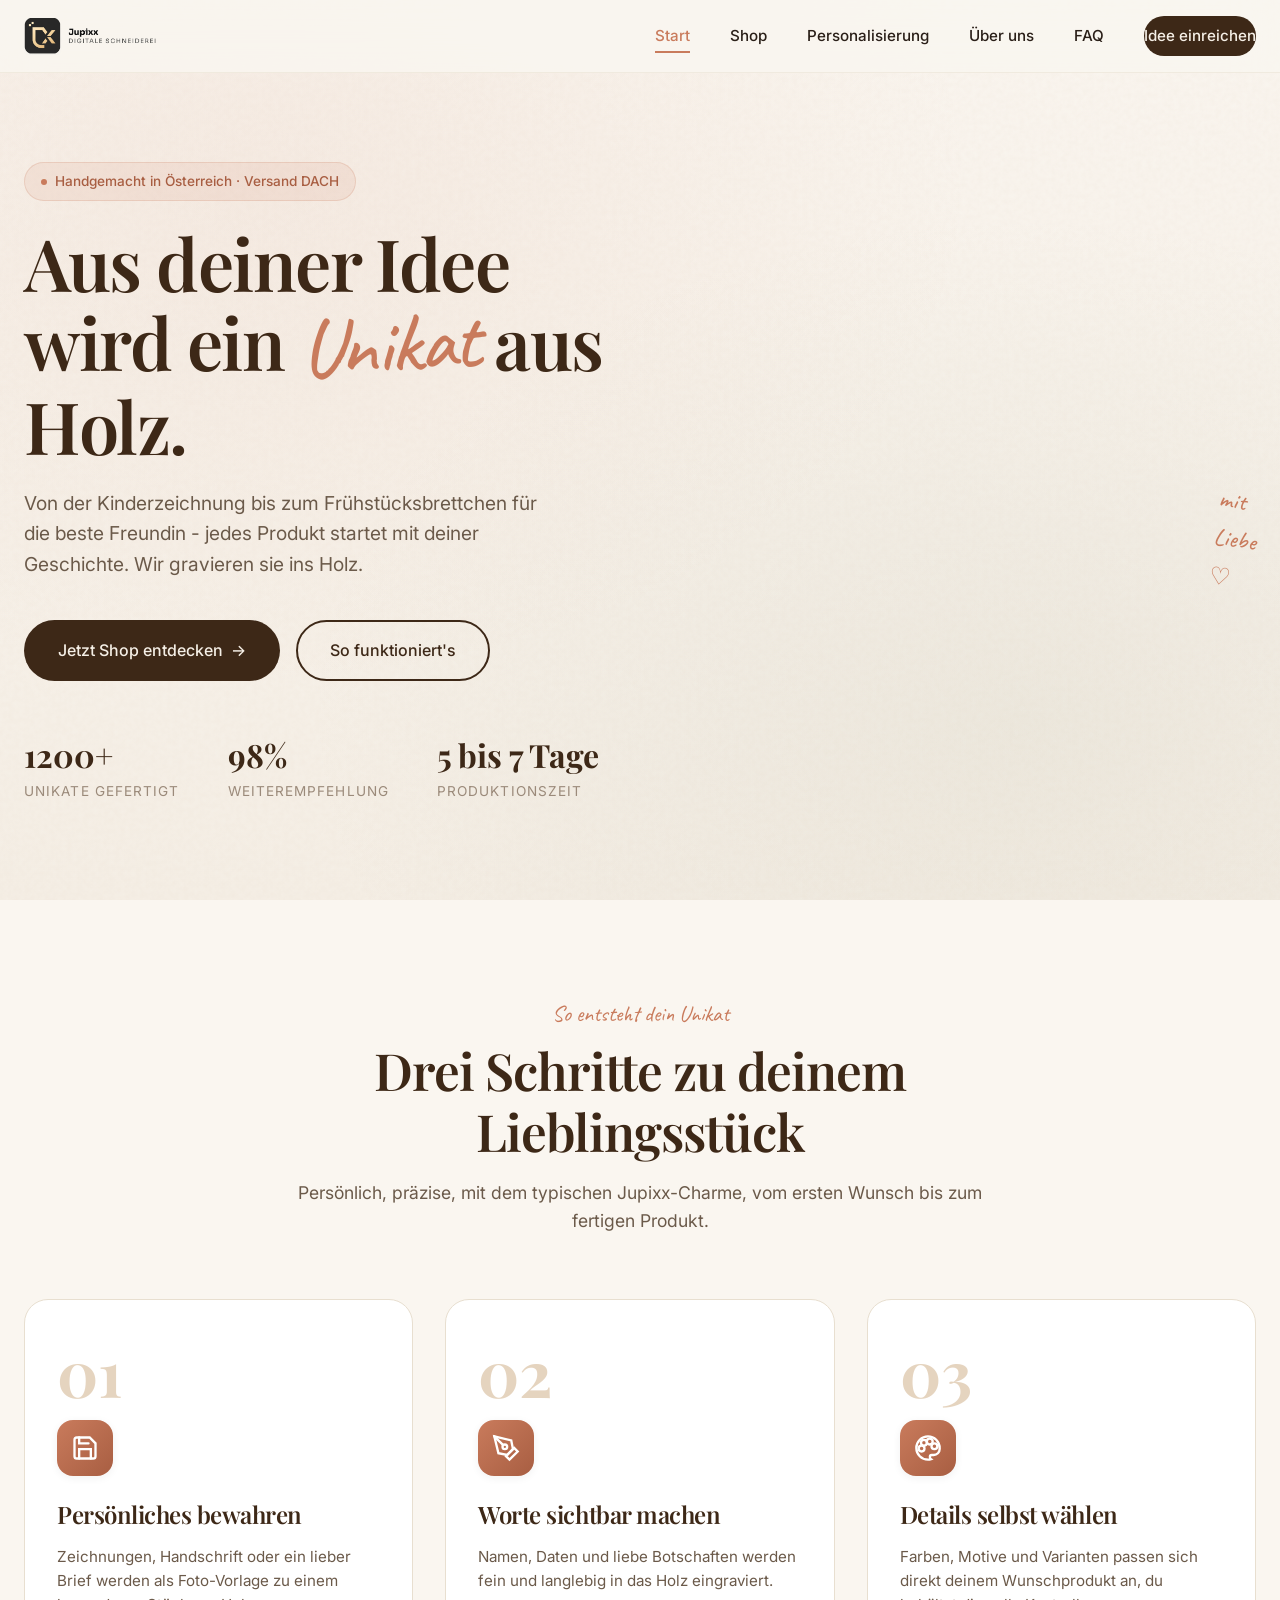
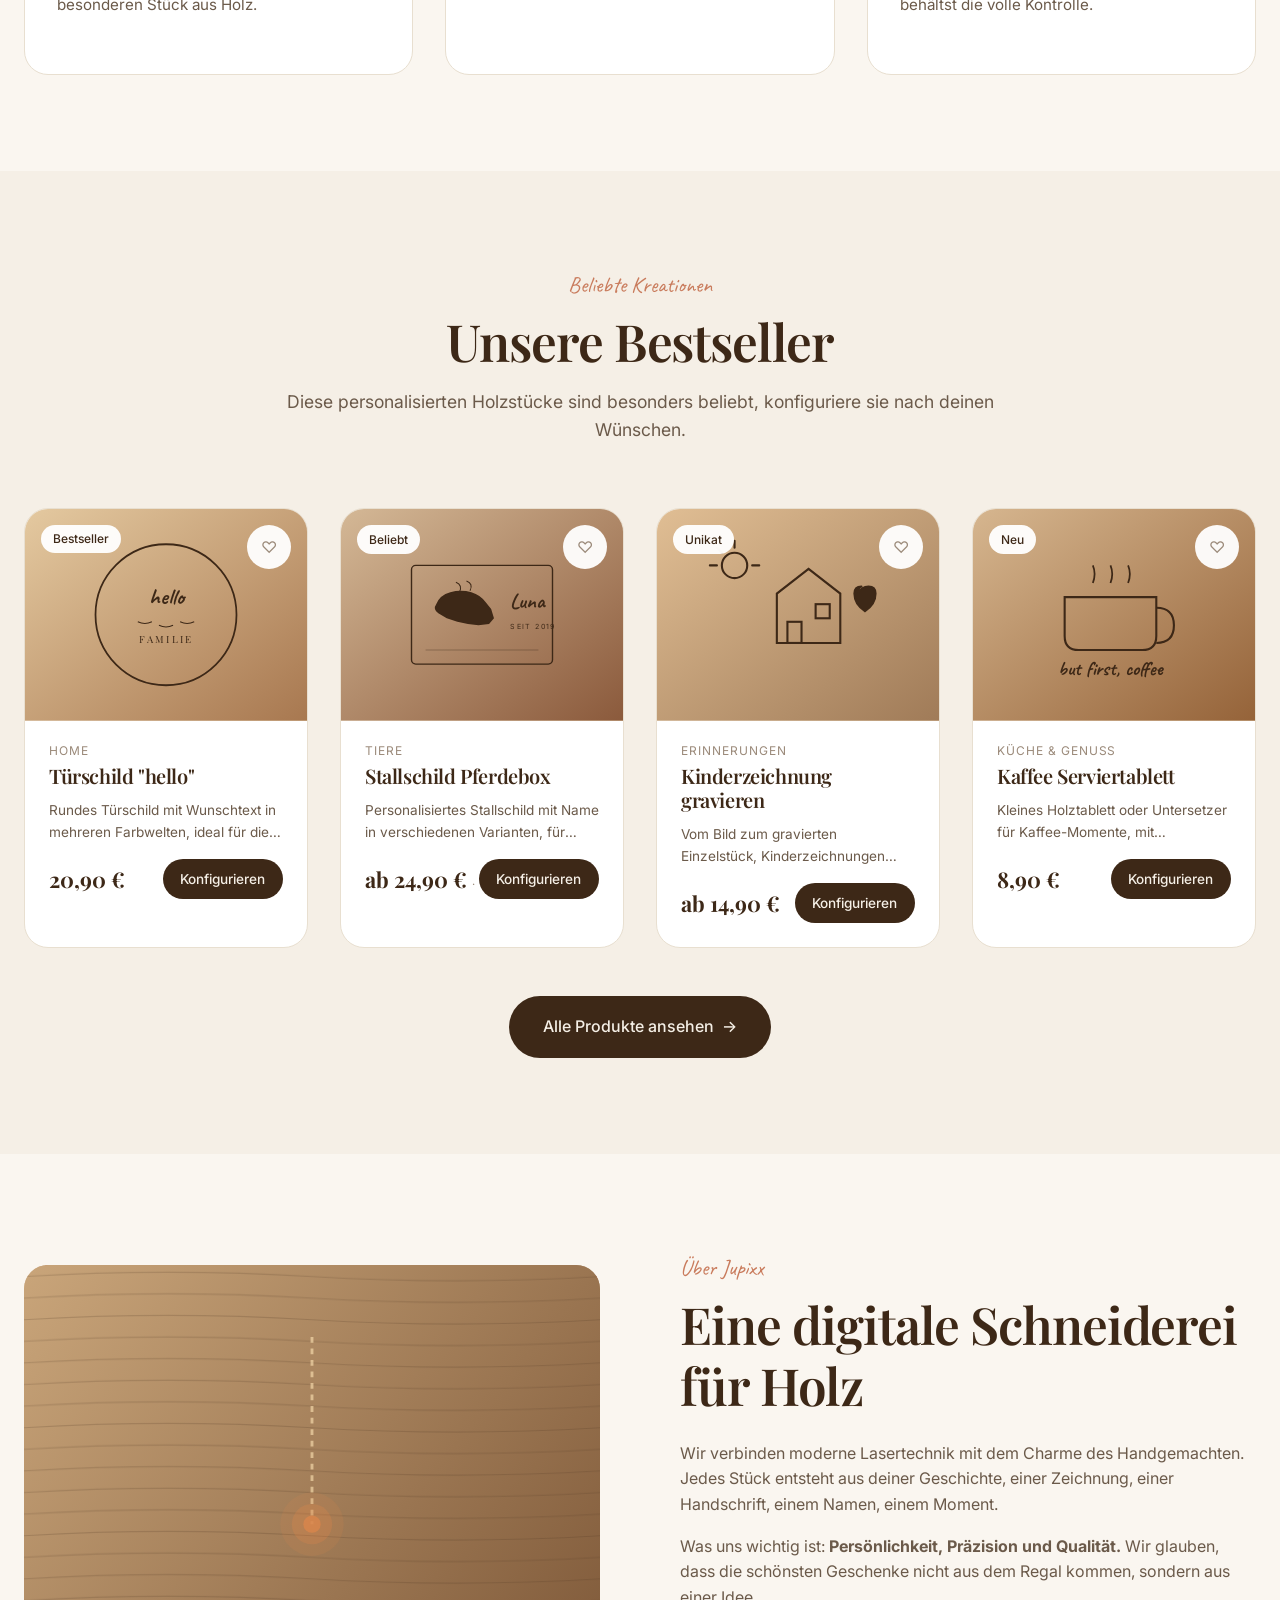
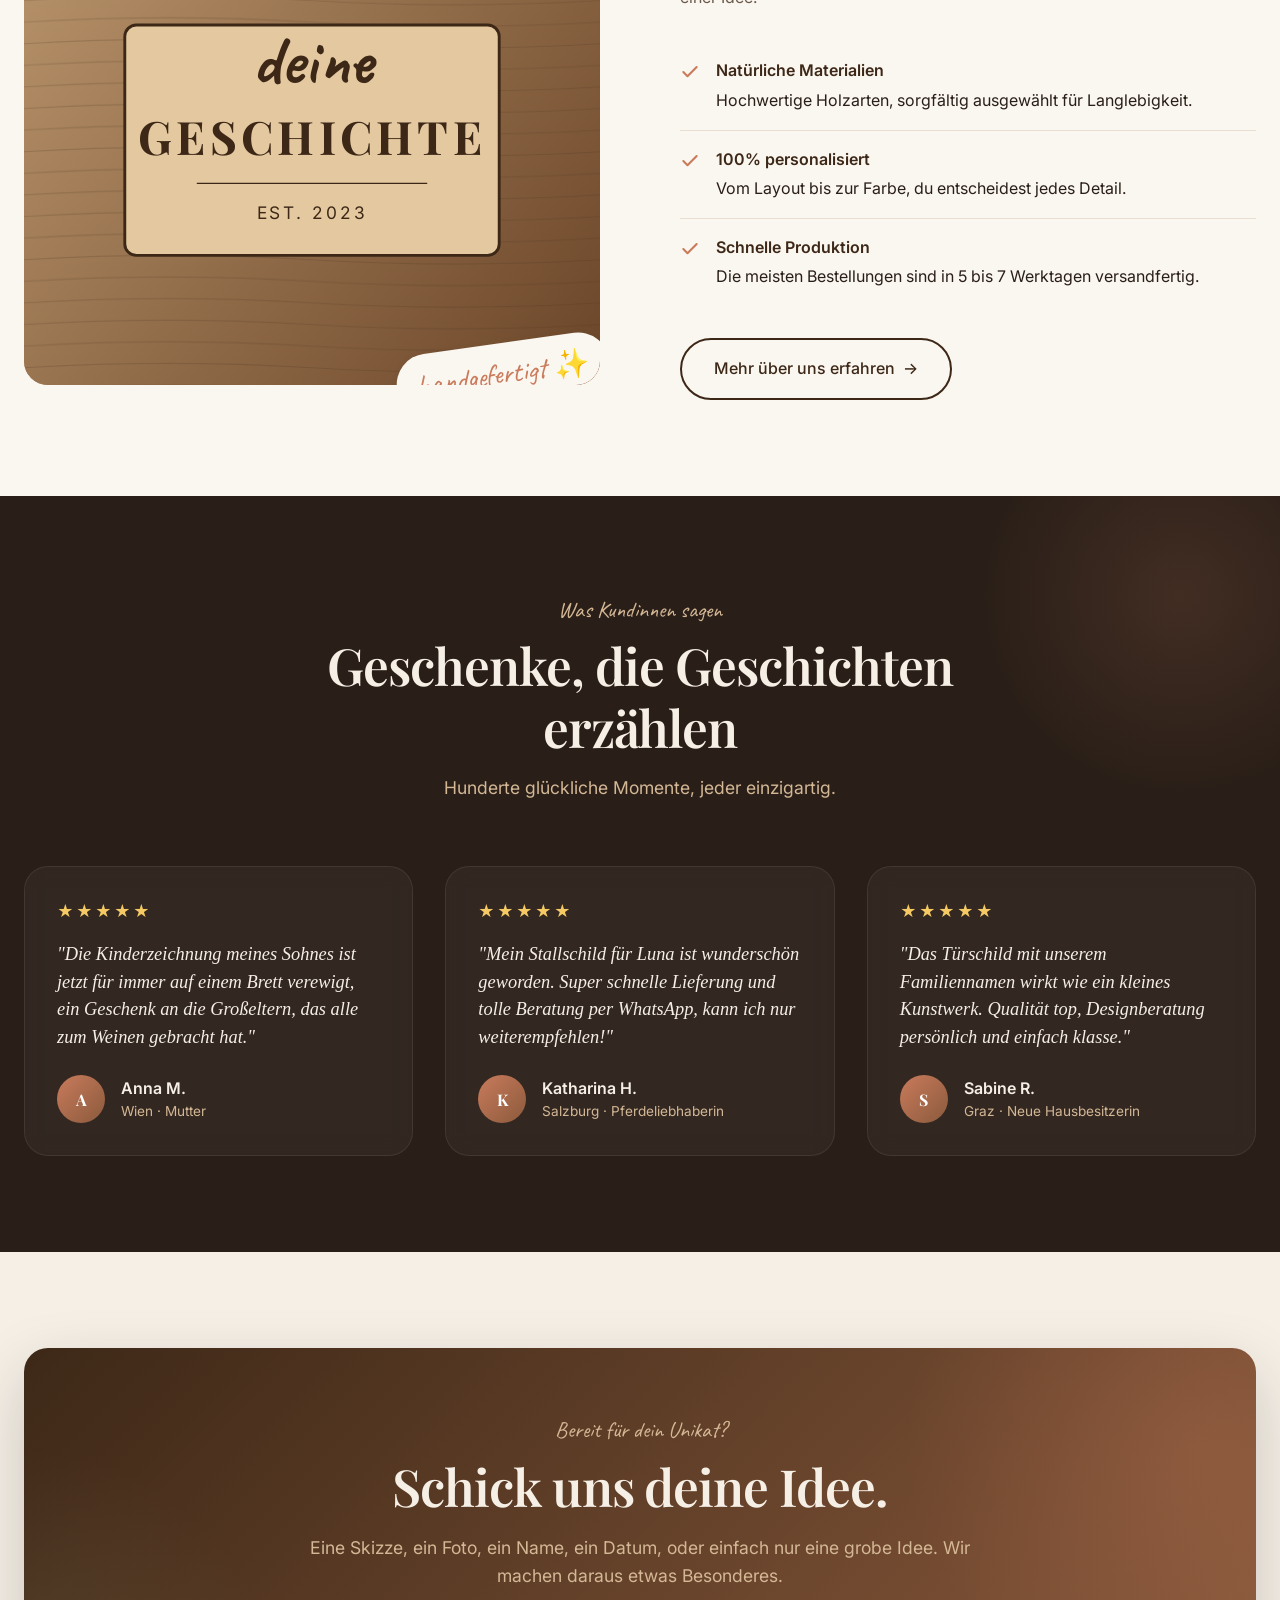
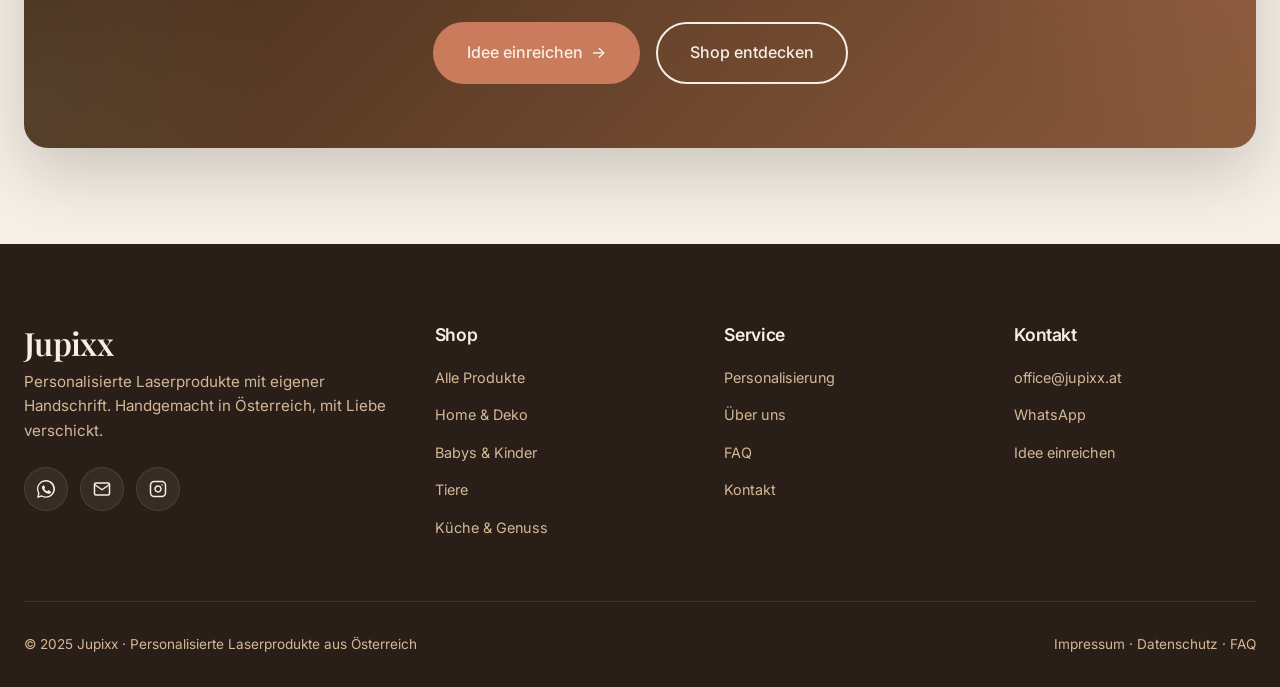
==== commit 6025d74b: "Add files via upload" ====
--- a/index.html
+++ b/index.html
@@ -15,7 +15,7 @@
   <link href="https://fonts.googleapis.com/css2?family=Playfair+Display:wght@400;500;600;700&family=Inter:wght@300;400;500;600;700&family=Caveat:wght@400;500;600;700&display=swap" rel="stylesheet">
 
   <link rel="stylesheet" href="style.css">
-  <link rel="icon" type="image/svg+xml" href="data:image/svg+xml,%3Csvg xmlns='http://www.w3.org/2000/svg' viewBox='0 0 64 64'%3E%3Crect width='64' height='64' rx='14' fill='%233D2817'/%3E%3Ctext x='50%25' y='54%25' font-family='Georgia,serif' font-size='32' font-weight='700' fill='%23F5EFE6' text-anchor='middle' dominant-baseline='middle'%3EJx%3C/text%3E%3C/svg%3E">
+  <link rel="icon" type="image/png" href="favicon.png">
 </head>
 <body>
 
@@ -23,11 +23,7 @@
   <nav class="navbar">
     <div class="nav-container">
       <a href="index.html" class="nav-logo">
-        <div class="nav-logo-mark">Jx</div>
-        <div class="nav-logo-text">
-          <span>Jupixx</span>
-          <span class="nav-logo-tag">digitale schneiderei</span>
-        </div>
+        <img src="logo.png" alt="Jupixx, Digitale Schneiderei" class="nav-logo-img">
       </a>
       <div class="nav-toggle"><span></span><span></span><span></span></div>
       <ul class="nav-links">
--- a/style.css
+++ b/style.css
@@ -1895,3 +1895,22 @@
     transform: none !important;
   }
 }
+
+
+/* ===========================================
+   ECHTES JUPIXX-LOGO
+   =========================================== */
+.nav-logo-img {
+  height: 38px;
+  width: auto;
+  display: block;
+  transition: opacity var(--transition-fast);
+}
+.nav-logo:hover .nav-logo-img {
+  opacity: 0.82;
+}
+@media (max-width: 560px) {
+  .nav-logo-img {
+    height: 32px;
+  }
+}
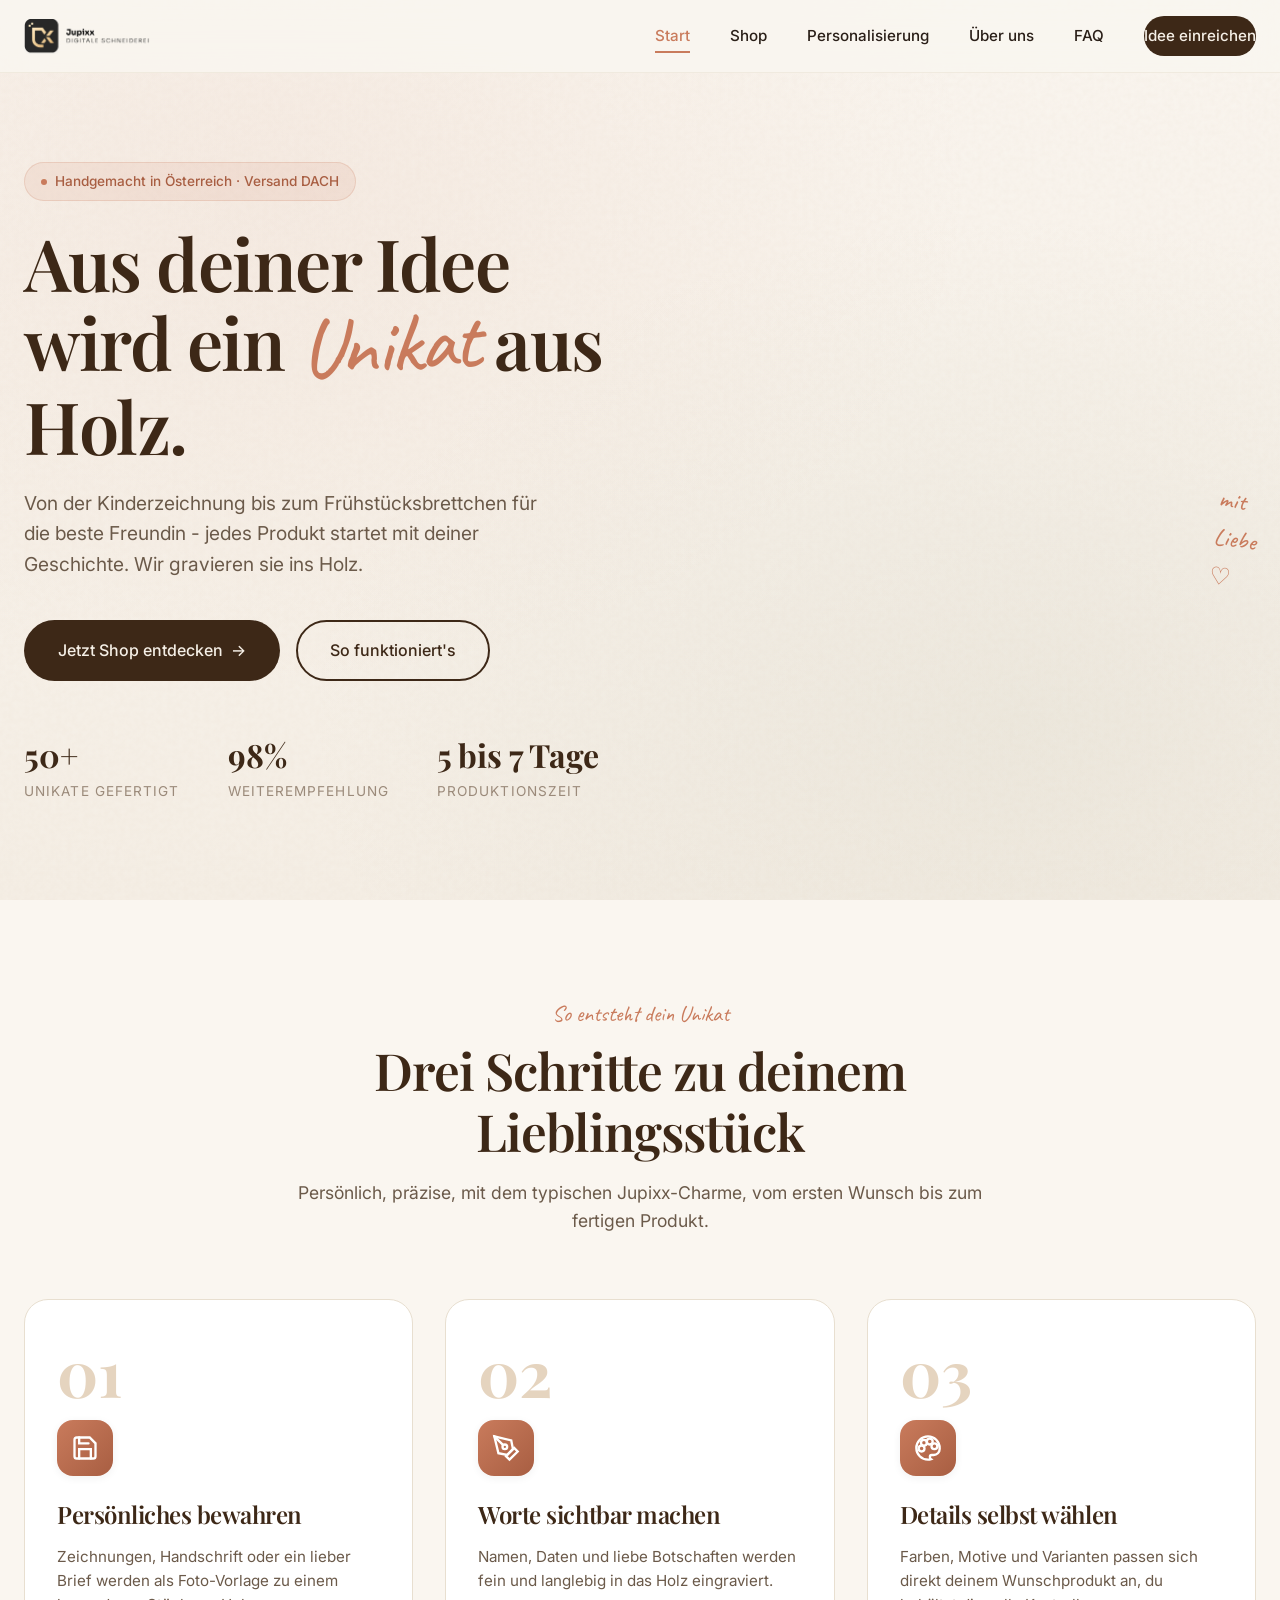
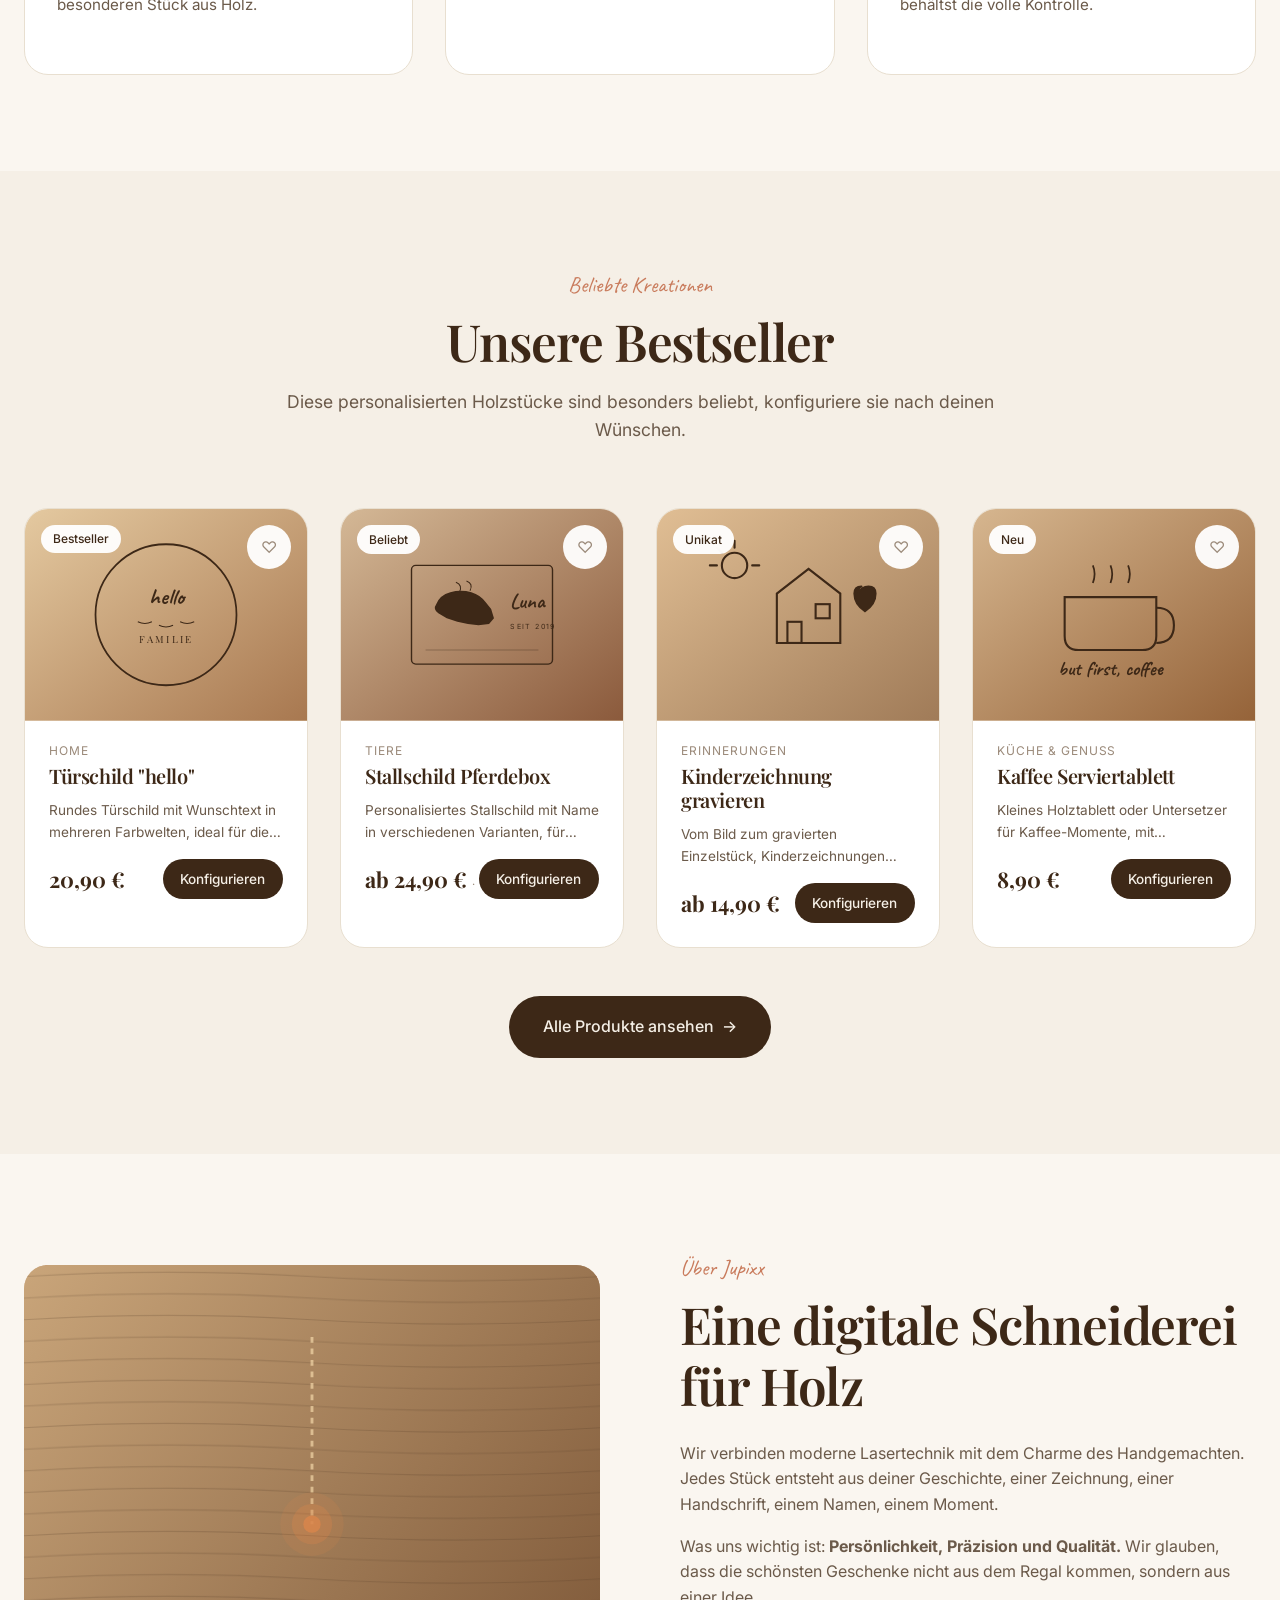
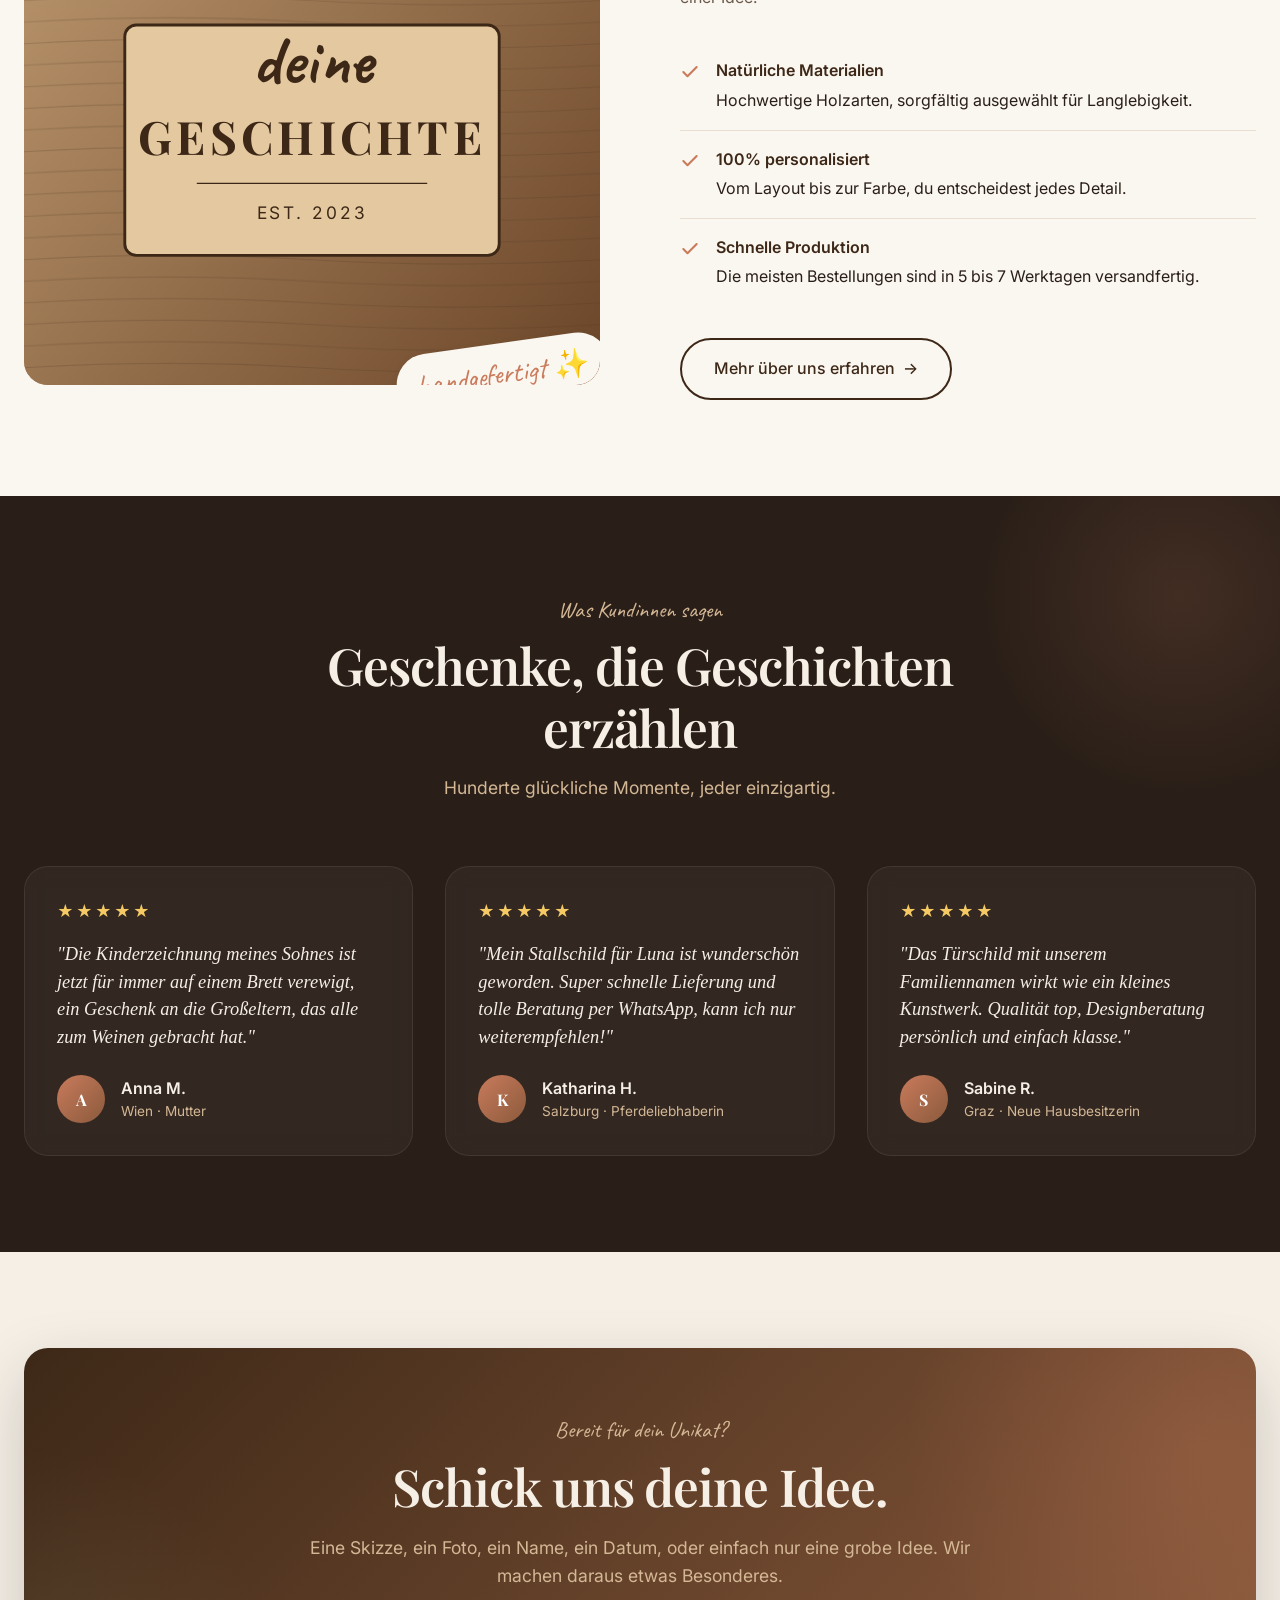
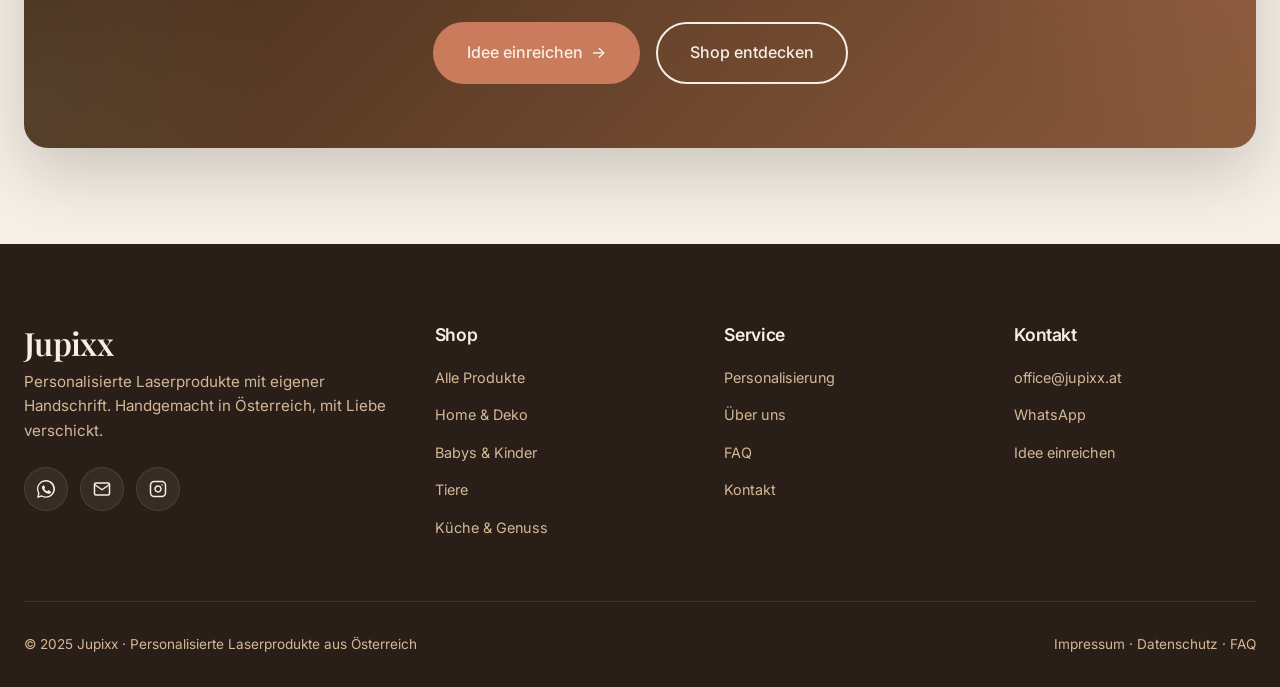
==== commit cb431c0f: "Add files via upload" ====
--- a/index.html
+++ b/index.html
@@ -61,7 +61,7 @@
           </div>
           <div class="hero-stats">
             <div class="stat-item">
-              <span class="stat-num" data-target="1200" data-suffix="+">0</span>
+              <span class="stat-num" data-target="50" data-suffix="+">0</span>
               <span class="stat-label">Unikate gefertigt</span>
             </div>
             <div class="stat-item">
--- a/style.css
+++ b/style.css
@@ -1900,8 +1900,11 @@
 /* ===========================================
    ECHTES JUPIXX-LOGO
    =========================================== */
+.nav-logo {
+  flex-shrink: 0;
+}
 .nav-logo-img {
-  height: 38px;
+  height: 36px;
   width: auto;
   display: block;
   transition: opacity var(--transition-fast);
@@ -1909,8 +1912,16 @@
 .nav-logo:hover .nav-logo-img {
   opacity: 0.82;
 }
+.nav-cta {
+  white-space: nowrap;
+}
+@media (max-width: 900px) {
+  .nav-logo-img {
+    height: 34px;
+  }
+}
 @media (max-width: 560px) {
   .nav-logo-img {
-    height: 32px;
-  }
-}
+    height: 30px;
+  }
+}
